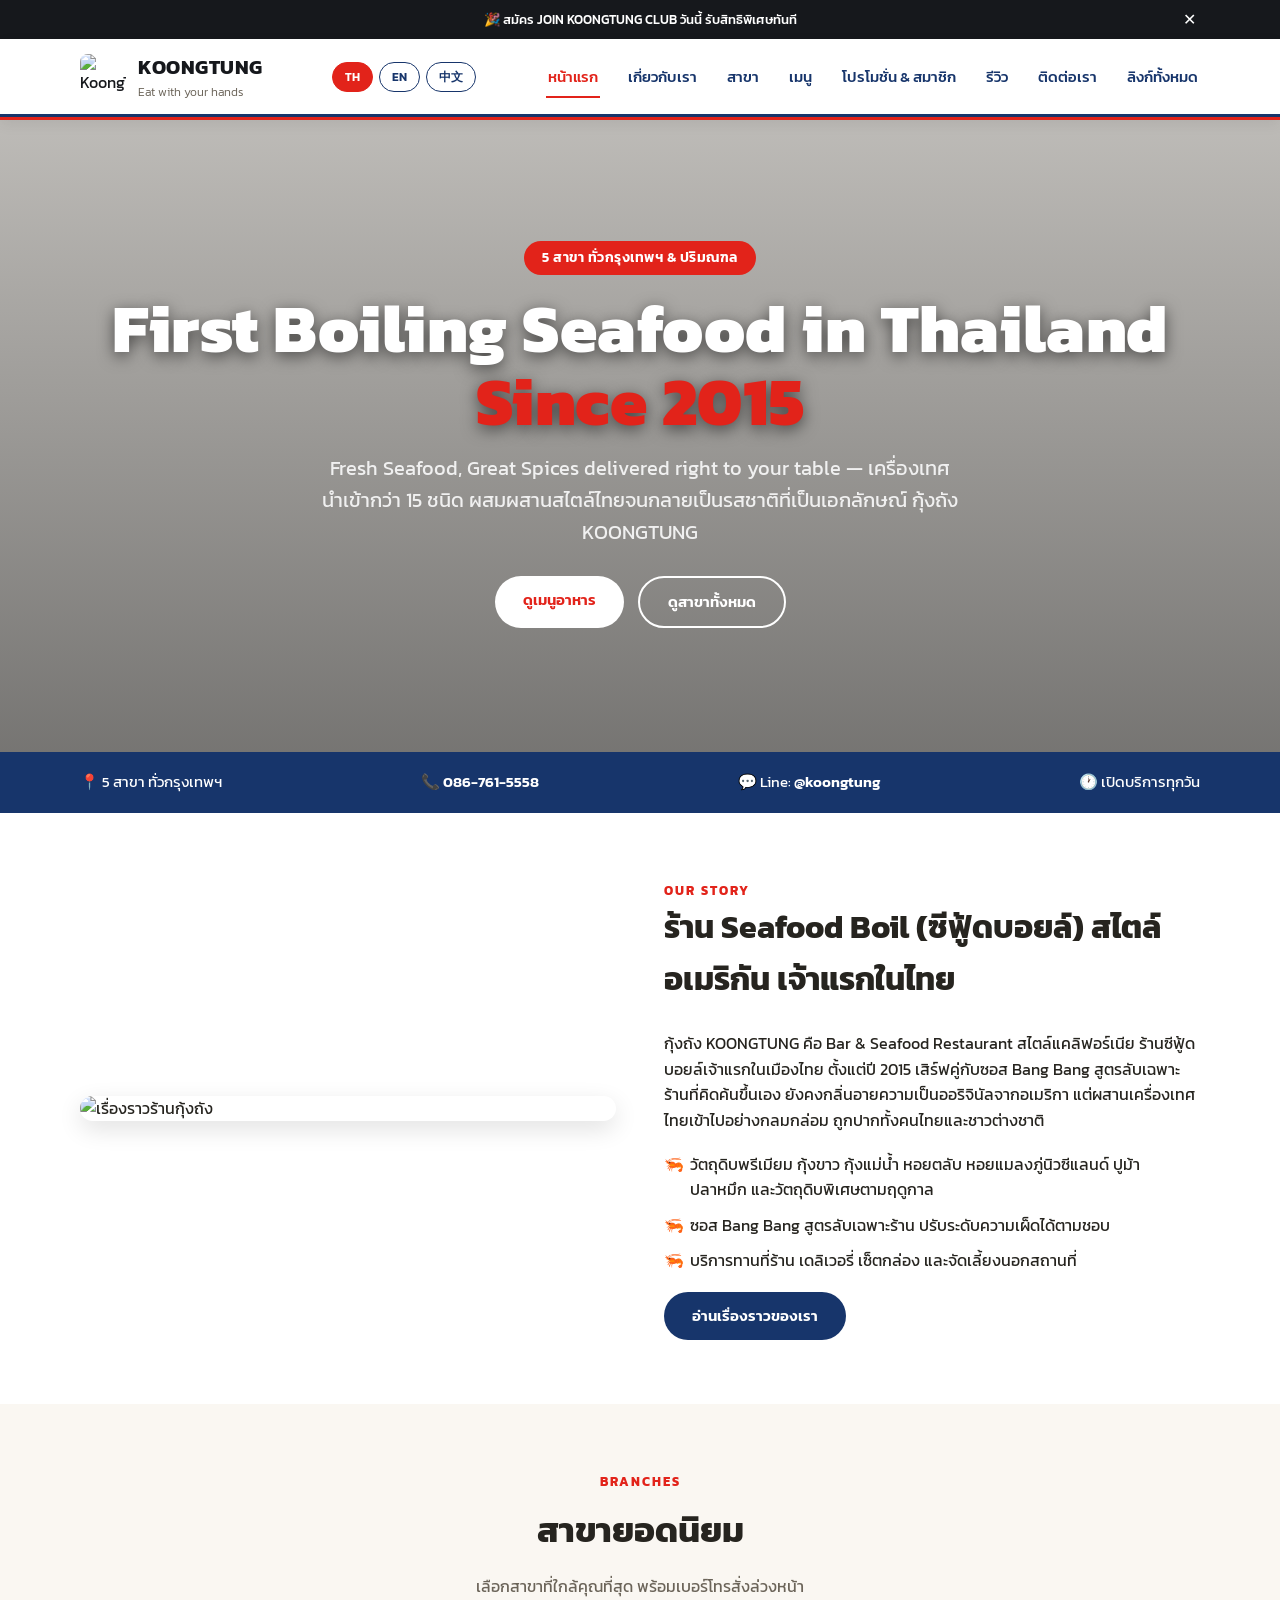
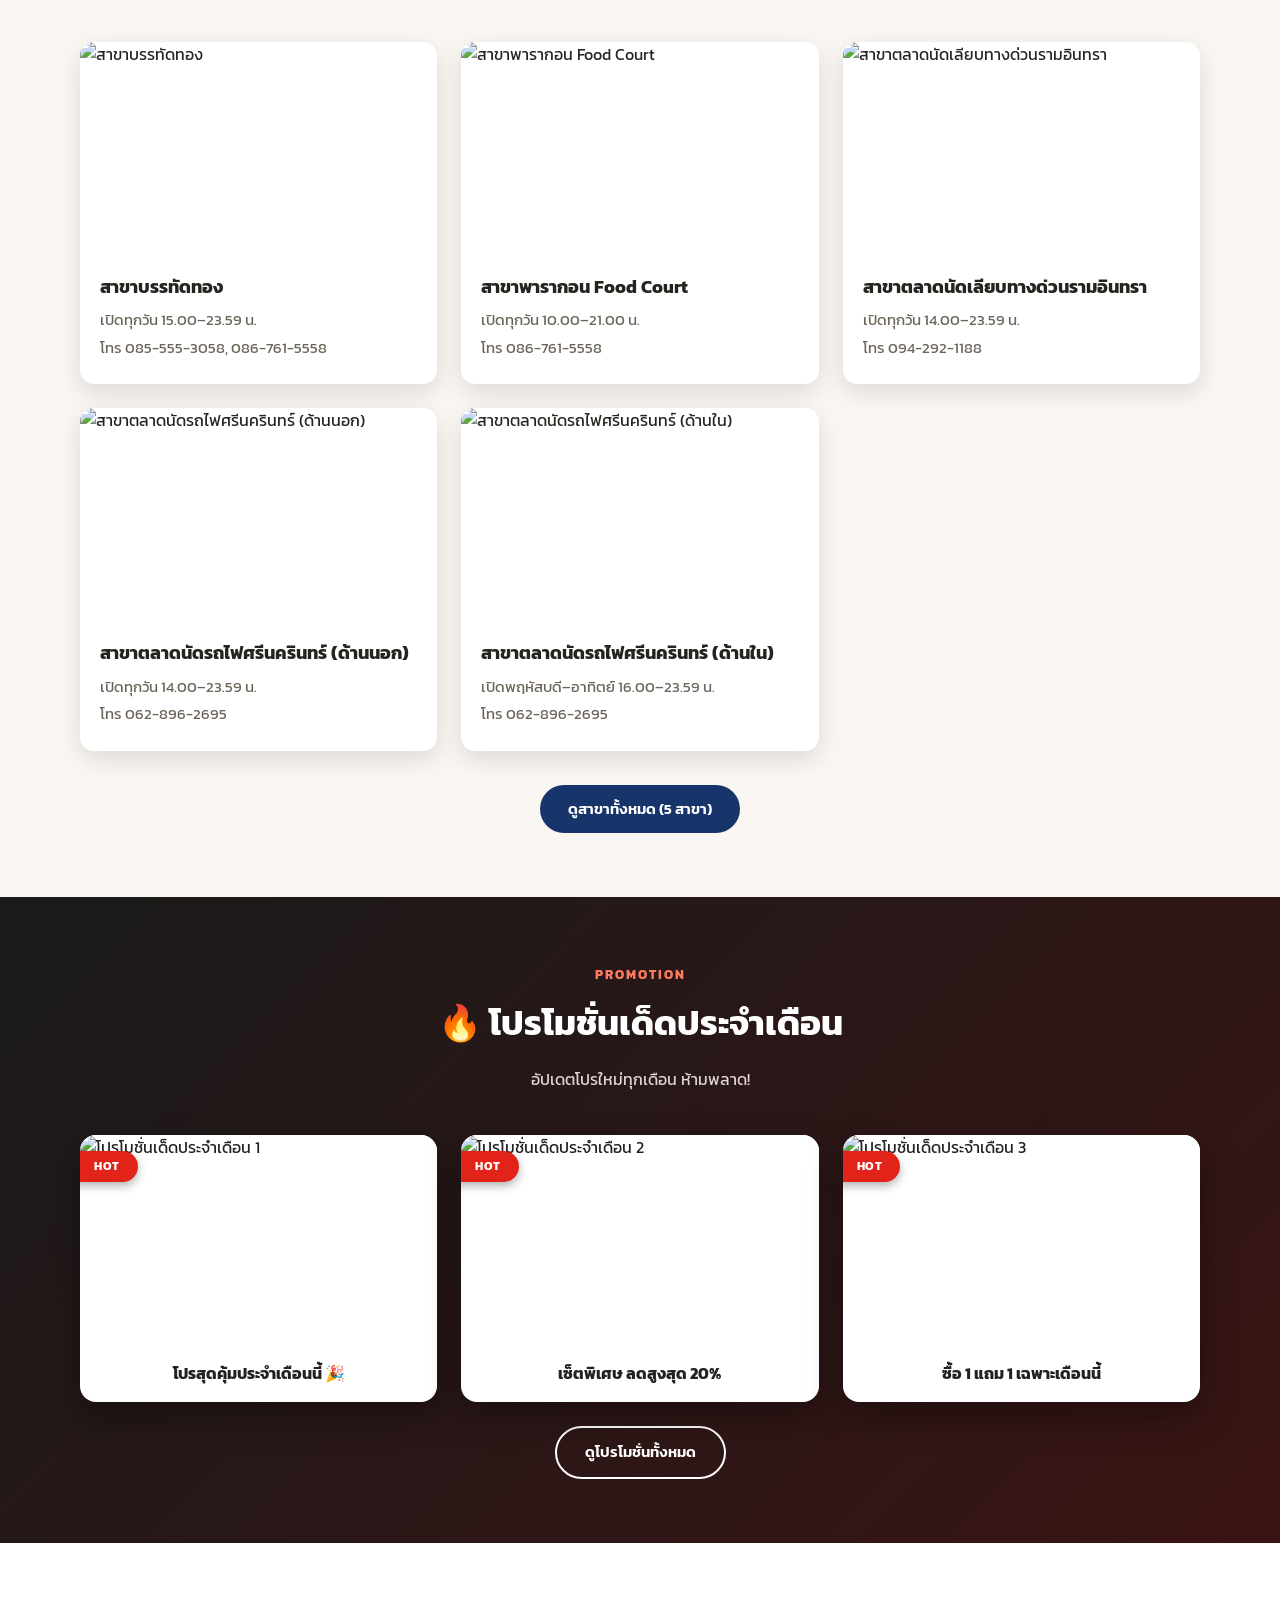
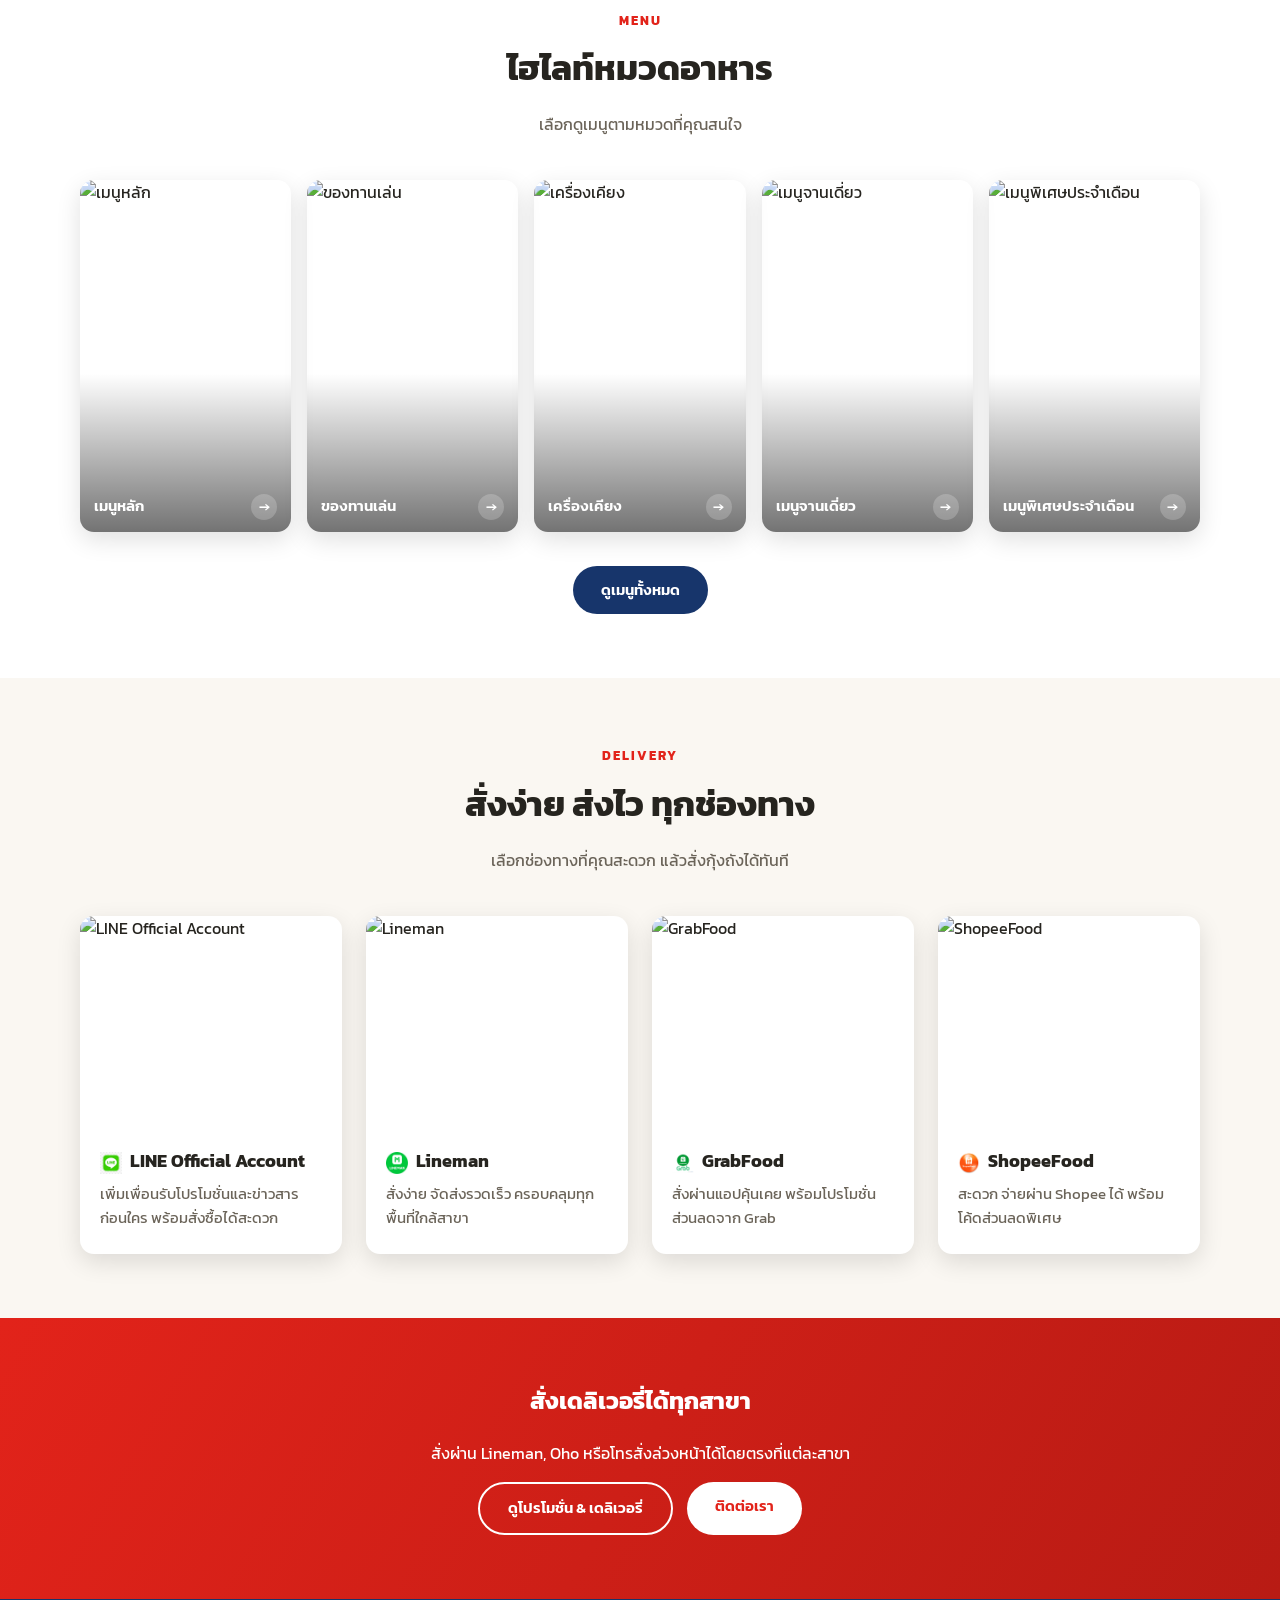
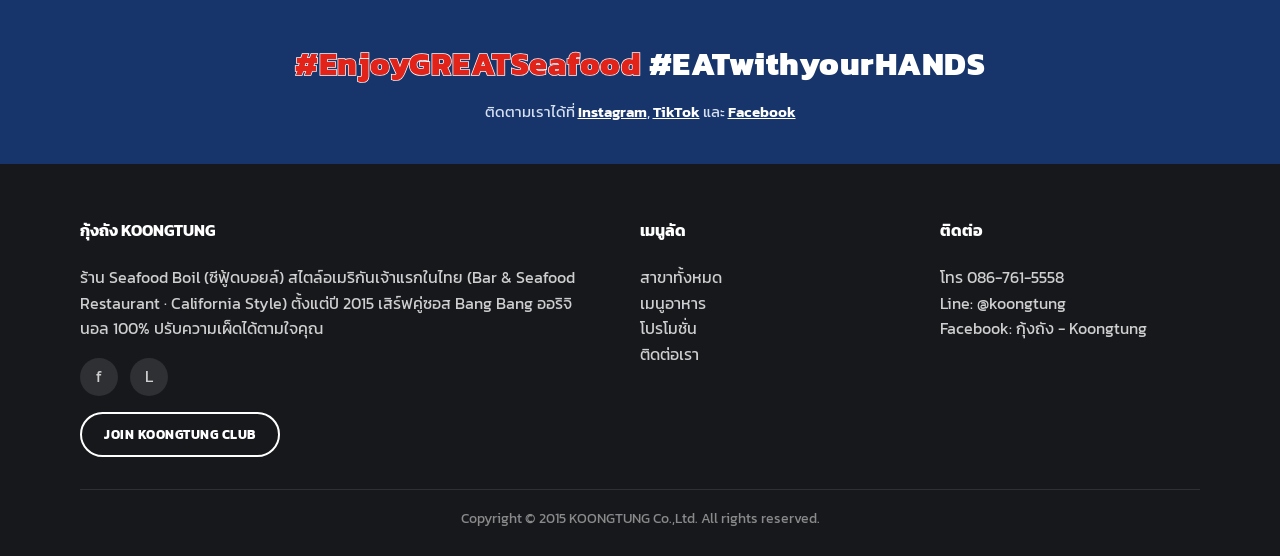
==== index.html @ f711ccb9 "Add editable destination link to featured-promo cards Each of the 3 homepage featured-promo cards no" ====
<!DOCTYPE html>
<html lang="th">
<head>
<meta charset="UTF-8">
<meta name="viewport" content="width=device-width, initial-scale=1.0">
<title>KOONGTUNG กุ้งถัง | Seafood Boil สไตล์อเมริกันเจ้าแรกในไทย ตั้งแต่ปี 2015</title>
<meta name="description" content="กุ้งถัง KOONGTUNG ร้าน Seafood Boil (ซีฟู้ดบอยล์) สไตล์อเมริกันเจ้าแรกในไทย 5 สาขา อาหารทะเลสด เครื่องเทศนำเข้ากว่า 15 ชนิด สั่งเดลิเวอรี่ได้ทุกสาขา">
<link rel="canonical" href="https://koongtungseafood.com/">
<meta property="og:type" content="website">
<meta property="og:title" content="KOONGTUNG กุ้งถัง | Seafood Boil สไตล์อเมริกันเจ้าแรกในไทย ตั้งแต่ปี 2015">
<meta property="og:description" content="กุ้งถัง KOONGTUNG ร้าน Seafood Boil (ซีฟู้ดบอยล์) สไตล์อเมริกันเจ้าแรกในไทย 5 สาขา อาหารทะเลสด เครื่องเทศนำเข้ากว่า 15 ชนิด สั่งเดลิเวอรี่ได้ทุกสาขา">
<meta property="og:image" content="https://koongtungseafood.com/assets/images/branch-1.jpg">
<meta property="og:url" content="https://koongtungseafood.com/">
<meta property="og:site_name" content="KOONGTUNG กุ้งถัง">
<meta name="twitter:card" content="summary_large_image">
<meta name="twitter:title" content="KOONGTUNG กุ้งถัง | Seafood Boil สไตล์อเมริกันเจ้าแรกในไทย ตั้งแต่ปี 2015">
<meta name="twitter:description" content="กุ้งถัง KOONGTUNG ร้าน Seafood Boil (ซีฟู้ดบอยล์) สไตล์อเมริกันเจ้าแรกในไทย 5 สาขา อาหารทะเลสด เครื่องเทศนำเข้ากว่า 15 ชนิด สั่งเดลิเวอรี่ได้ทุกสาขา">
<meta name="twitter:image" content="https://koongtungseafood.com/assets/images/branch-1.jpg">

<link rel="icon" href="assets/images/logo.jpg">
<link rel="preconnect" href="https://fonts.googleapis.com">
<link href="https://fonts.googleapis.com/css2?family=Kanit:wght@300;400;500;600;700;800&display=swap" rel="stylesheet">
<link rel="stylesheet" href="css/style.css?v=11">
<script type="application/ld+json">
{
  "@context": "https://schema.org",
  "@type": "Restaurant",
  "name": "KOONGTUNG กุ้งถัง",
  "alternateName": "กุ้งถัง Seafood Boil",
  "url": "https://koongtungseafood.com",
  "logo": "https://koongtungseafood.com/assets/images/logo.jpg",
  "image": "https://koongtungseafood.com/assets/images/branch-1.jpg",
  "telephone": "086-761-5558",
  "servesCuisine": ["Seafood", "American"],
  "address": {
    "@type": "PostalAddress",
    "addressLocality": "กรุงเทพมหานคร",
    "addressCountry": "TH"
  },
  "sameAs": [
    "https://www.facebook.com/Koongtung/",
    "https://page.line.me/koongtung",
    "https://www.instagram.com/koongtung.original/",
    "https://www.tiktok.com/@koongtung"
  ]
}
</script>
</head>
<body>

<div class="announce-bar" id="announceBar">
  <div class="container">
    <a href="https://liff.line.me/2000733931-wPdEZX0R/channels/5000048775/crm/member/dashboard" target="_blank" rel="noopener" data-cms-id="link-member" data-cms-link="true"><span data-cms-id="announcement-bar-text" data-i18n="announce.text">🎉 สมัคร JOIN KOONGTUNG CLUB วันนี้ รับสิทธิพิเศษทันที</span></a>
    <button type="button" class="announce-close" aria-label="ปิด">✕</button>
  </div>
</div>
<header class="site-header">
  <div class="container">
    <a href="index.html" class="brand">
      <img src="/api/image/logo?default=/assets/images/logo.jpg" alt="KoongTung logo" data-cms-id="logo">
      <span>
        <span class="brand-name">KOONGTUNG</span>
        <span class="brand-tagline">Eat with your hands</span>
      </span>
    </a>
    <div class="lang-switch">
      <button data-lang="th">TH</button>
      <button data-lang="en">EN</button>
      <button data-lang="zh">中文</button>
    </div>
    <button class="nav-toggle" aria-label="เปิดเมนู">☰</button>
    <nav class="main-nav">
      <ul>
        <li><a href="index.html" class="active" data-i18n="nav.home">หน้าแรก</a></li>
        <li><a href="about.html" data-i18n="nav.about">เกี่ยวกับเรา</a></li>
        <li><a href="branches.html" data-i18n="nav.branches">สาขา</a></li>
        <li><a href="menu.html" data-i18n="nav.menu">เมนู</a></li>
        <li><a href="promotion.html" data-i18n="nav.promotion">โปรโมชั่น &amp; สมาชิก</a></li>
        <li><a href="reviews.html" data-i18n="nav.reviews">รีวิว</a></li>
        <li><a href="contact.html" data-i18n="nav.contact">ติดต่อเรา</a></li>
        <li><a href="links.html" data-i18n="nav.links">ลิงก์ทั้งหมด</a></li>
      </ul>
    </nav>
  </div>
</header>

<section class="hero" style="background-image:url('/api/image/img-home-hero-bg?default=/assets/images/branch-1.jpg')" data-cms-id="img-home-hero-bg" data-cms-bg="true">
  <div class="container hero-content">
    <span class="hero-badge" data-cms-id="home-hero-badge" data-i18n="hero.badge">5 สาขา ทั่วกรุงเทพฯ &amp; ปริมณฑล</span>
    <h1 data-cms-id="home-hero-title">First Boiling Seafood in Thailand<br><span class="accent-red">Since 2015</span></h1>
    <p data-cms-id="home-hero-sub">Fresh Seafood, Great Spices delivered right to your table — เครื่องเทศนำเข้ากว่า 15 ชนิด ผสมผสานสไตล์ไทยจนกลายเป็นรสชาติที่เป็นเอกลักษณ์ กุ้งถัง KOONGTUNG</p>
    <div class="hero-actions">
      <a href="menu.html" class="btn btn-primary" data-i18n="btn.viewMenu">ดูเมนูอาหาร</a>
      <a href="branches.html" class="btn btn-outline" data-i18n="btn.viewBranches">ดูสาขาทั้งหมด</a>
    </div>
  </div>
</section>

<div class="info-strip">
  <div class="container">
    <span>📍 <span data-cms-id="home-info-branches" data-i18n="info.branches5">5 สาขา ทั่วกรุงเทพฯ</span></span>
    <span>📞 <a href="tel:0867615558">086-761-5558</a></span>
    <span>💬 Line: <a href="#">@koongtung</a></span>
    <span>🕐 <span data-cms-id="home-info-opendaily" data-i18n="info.openDaily">เปิดบริการทุกวัน</span></span>
  </div>
</div>

<section class="section-alt">
  <div class="container about-flex">
    <figure>
      <img loading="lazy" src="/api/image/img-home-story?default=/assets/images/about-story.jpg" alt="เรื่องราวร้านกุ้งถัง" data-cms-id="img-home-story">
    </figure>
    <div class="about-copy">
      <span class="eyebrow" data-cms-id="home-story-eyebrow">Our Story</span>
      <h2 data-cms-id="home-story-title" data-i18n="about.title">ร้าน Seafood Boil (ซีฟู้ดบอยล์) สไตล์อเมริกัน เจ้าแรกในไทย</h2>
      <p data-cms-id="home-story-text" data-i18n="about.p">กุ้งถัง KOONGTUNG คือ Bar & Seafood Restaurant สไตล์แคลิฟอร์เนีย ร้านซีฟู้ดบอยล์เจ้าแรกในเมืองไทย ตั้งแต่ปี 2015 เสิร์ฟคู่กับซอส Bang Bang สูตรลับเฉพาะร้านที่คิดค้นขึ้นเอง ยังคงกลิ่นอายความเป็นออริจินัลจากอเมริกา แต่ผสานเครื่องเทศไทยเข้าไปอย่างกลมกล่อม ถูกปากทั้งคนไทยและชาวต่างชาติ</p>
      <ul>
        <li data-cms-id="home-story-li1" data-i18n="about.li1">วัตถุดิบพรีเมียม กุ้งขาว กุ้งแม่น้ำ หอยตลับ หอยแมลงภู่นิวซีแลนด์ ปูม้า ปลาหมึก และวัตถุดิบพิเศษตามฤดูกาล</li>
        <li data-cms-id="home-story-li2" data-i18n="about.li2">ซอส Bang Bang สูตรลับเฉพาะร้าน ปรับระดับความเผ็ดได้ตามชอบ</li>
        <li data-cms-id="home-story-li3" data-i18n="about.li3">บริการทานที่ร้าน เดลิเวอรี่ เซ็ตกล่อง และจัดเลี้ยงนอกสถานที่</li>
      </ul>
      <a href="about.html" class="btn btn-navy" data-cms-id="home-story-btn-text" data-i18n="about.btn">อ่านเรื่องราวของเรา</a>
    </div>
  </div>
</section>

<section>
  <div class="container">
    <div class="section-head">
      <span class="eyebrow">Branches</span>
      <h2 data-i18n="branches.title">สาขายอดนิยม</h2>
      <p data-i18n="branches.p">เลือกสาขาที่ใกล้คุณที่สุด พร้อมเบอร์โทรสั่งล่วงหน้า</p>
    </div>
    <div class="grid">
      <a class="card branch-card" href="branches.html">
        <img loading="lazy" src="/api/image/img-branch-1?default=/assets/images/branch-1.jpg" alt="สาขาบรรทัดทอง" data-cms-id="img-branch-1">
        <div class="card-body">
          <h3 data-cms-id="branch-1-name" data-i18n="br1.name">สาขาบรรทัดทอง</h3>
          <p data-cms-id="branch-1-hours">เปิดทุกวัน 15.00–23.59 น.</p>
          <p data-cms-id="branch-1-phone">โทร 085-555-3058, 086-761-5558</p>
        </div>
      </a>
      <a class="card branch-card" href="branches.html">
        <img loading="lazy" src="/api/image/img-branch-2?default=/assets/images/branch-9.jpg" alt="สาขาพารากอน Food Court" data-cms-id="img-branch-2">
        <div class="card-body">
          <h3 data-cms-id="branch-2-name" data-i18n="br2.name">สาขาพารากอน Food Court</h3>
          <p data-cms-id="branch-2-hours">เปิดทุกวัน 10.00–21.00 น.</p>
          <p data-cms-id="branch-2-phone">โทร 086-761-5558</p>
        </div>
      </a>
      <a class="card branch-card" href="branches.html">
        <img loading="lazy" src="/api/image/img-branch-3?default=/assets/images/branch-7.jpg" alt="สาขาตลาดนัดเลียบทางด่วนรามอินทรา" data-cms-id="img-branch-3">
        <div class="card-body">
          <h3 data-cms-id="branch-3-name" data-i18n="br3.name">สาขาตลาดนัดเลียบทางด่วนรามอินทรา</h3>
          <p data-cms-id="branch-3-hours">เปิดทุกวัน 14.00–23.59 น.</p>
          <p data-cms-id="branch-3-phone">โทร 094-292-1188</p>
        </div>
      </a>
      <a class="card branch-card" href="branches.html">
        <img loading="lazy" src="/api/image/img-branch-4?default=/assets/images/branch-6.jpg" alt="สาขาตลาดนัดรถไฟศรีนครินทร์ (ด้านนอก)" data-cms-id="img-branch-4">
        <div class="card-body">
          <h3 data-cms-id="branch-4-name" data-i18n="br4.name">สาขาตลาดนัดรถไฟศรีนครินทร์ (ด้านนอก)</h3>
          <p data-cms-id="branch-4-hours">เปิดทุกวัน 14.00–23.59 น.</p>
          <p data-cms-id="branch-4-phone">โทร 062-896-2695</p>
        </div>
      </a>
      <a class="card branch-card" href="branches.html">
        <img loading="lazy" src="/api/image/img-branch-5?default=/assets/images/branch-8.jpg" alt="สาขาตลาดนัดรถไฟศรีนครินทร์ (ด้านใน)" data-cms-id="img-branch-5">
        <div class="card-body">
          <h3 data-cms-id="branch-5-name" data-i18n="br5.name">สาขาตลาดนัดรถไฟศรีนครินทร์ (ด้านใน)</h3>
          <p data-cms-id="branch-5-hours">เปิดพฤหัสบดี–อาทิตย์ 16.00–23.59 น.</p>
          <p data-cms-id="branch-5-phone">โทร 062-896-2695</p>
        </div>
      </a>
    </div>
    <div style="text-align:center; margin-top:34px;">
      <a href="branches.html" class="btn btn-navy" data-i18n="branches.btnAll">ดูสาขาทั้งหมด (5 สาขา)</a>
    </div>
  </div>
</section>

<section class="featured-promo-section">
  <div class="container">
    <div class="section-head">
      <span class="eyebrow">Promotion</span>
      <h2 data-cms-id="featuredpromo-title" data-i18n="promo.featuredTitle">🔥 โปรโมชั่นเด็ดประจำเดือน</h2>
      <p data-cms-id="featuredpromo-subtitle" data-i18n="promo.featuredSubtitle">อัปเดตโปรใหม่ทุกเดือน ห้ามพลาด!</p>
    </div>
    <div class="featured-promo-grid">
      <a class="featured-promo-card" href="promotion.html" target="_blank" rel="noopener" data-cms-id="featured-promo-1-link" data-cms-link="true">
        <span class="ribbon">HOT</span>
        <img loading="lazy" src="/api/image/img-featured-promo-1?default=/assets/images/promo-2.jpg" alt="โปรโมชั่นเด็ดประจำเดือน 1" data-cms-id="img-featured-promo-1">
        <div class="caption" data-cms-id="featured-promo-1-caption">โปรสุดคุ้มประจำเดือนนี้ 🎉</div>
      </a>
      <a class="featured-promo-card" href="promotion.html" target="_blank" rel="noopener" data-cms-id="featured-promo-2-link" data-cms-link="true">
        <span class="ribbon">HOT</span>
        <img loading="lazy" src="/api/image/img-featured-promo-2?default=/assets/images/menu-gallery-3.jpg" alt="โปรโมชั่นเด็ดประจำเดือน 2" data-cms-id="img-featured-promo-2">
        <div class="caption" data-cms-id="featured-promo-2-caption">เซ็ตพิเศษ ลดสูงสุด 20%</div>
      </a>
      <a class="featured-promo-card" href="promotion.html" target="_blank" rel="noopener" data-cms-id="featured-promo-3-link" data-cms-link="true">
        <span class="ribbon">HOT</span>
        <img loading="lazy" src="/api/image/img-featured-promo-3?default=/assets/images/menu-gallery-5.jpg" alt="โปรโมชั่นเด็ดประจำเดือน 3" data-cms-id="img-featured-promo-3">
        <div class="caption" data-cms-id="featured-promo-3-caption">ซื้อ 1 แถม 1 เฉพาะเดือนนี้</div>
      </a>
    </div>
    <div style="text-align:center; margin-top:24px;">
      <a href="promotion.html" class="btn btn-outline" data-i18n="home.viewAllPromo">ดูโปรโมชั่นทั้งหมด</a>
    </div>
  </div>
</section>

<section class="section-alt">
  <div class="container">
    <div class="section-head">
      <span class="eyebrow" data-cms-id="food-category-eyebrow">Menu</span>
      <h2 data-cms-id="food-category-title" data-i18n="home.foodCatTitle">ไฮไลท์หมวดอาหาร</h2>
      <p data-cms-id="food-category-subtitle" data-i18n="home.foodCatSubtitle">เลือกดูเมนูตามหมวดที่คุณสนใจ</p>
    </div>
    <div class="food-category-grid">
      <a class="food-category-card" href="menu.html">
        <img loading="lazy" src="/api/image/img-food-category-1?default=/assets/images/menu-special-1.jpg" alt="เมนูหลัก" data-cms-id="img-food-category-1">
        <div class="food-category-label"><span data-cms-id="food-category-1-name" data-i18n="foodCat1.name">เมนูหลัก</span><span class="arrow">→</span></div>
      </a>
      <a class="food-category-card" href="menu.html">
        <img loading="lazy" src="/api/image/img-food-category-2?default=/assets/images/menu-special-3.jpg" alt="ของทานเล่น" data-cms-id="img-food-category-2">
        <div class="food-category-label"><span data-cms-id="food-category-2-name" data-i18n="foodCat2.name">ของทานเล่น</span><span class="arrow">→</span></div>
      </a>
      <a class="food-category-card" href="menu.html">
        <img loading="lazy" src="/api/image/img-food-category-3?default=/assets/images/menu-gallery-2.jpg" alt="เครื่องเคียง" data-cms-id="img-food-category-3">
        <div class="food-category-label"><span data-cms-id="food-category-3-name" data-i18n="foodCat3.name">เครื่องเคียง</span><span class="arrow">→</span></div>
      </a>
      <a class="food-category-card" href="menu.html">
        <img loading="lazy" src="/api/image/img-food-category-4?default=/assets/images/menu-combo-3.jpg" alt="เมนูจานเดี่ยว" data-cms-id="img-food-category-4">
        <div class="food-category-label"><span data-cms-id="food-category-4-name" data-i18n="foodCat4.name">เมนูจานเดี่ยว</span><span class="arrow">→</span></div>
      </a>
      <a class="food-category-card" href="menu.html">
        <img loading="lazy" src="/api/image/img-food-category-5?default=/assets/images/menu-special-5.jpg" alt="เมนูพิเศษประจำเดือน" data-cms-id="img-food-category-5">
        <div class="food-category-label"><span data-cms-id="food-category-5-name" data-i18n="foodCat5.name">เมนูพิเศษประจำเดือน</span><span class="arrow">→</span></div>
      </a>
    </div>
    <div style="text-align:center; margin-top:34px;">
      <a href="menu.html" class="btn btn-navy" data-i18n="menu.btnAll">ดูเมนูทั้งหมด</a>
    </div>
  </div>
</section>

<section>
  <div class="container">
    <div class="section-head">
      <span class="eyebrow" data-cms-id="delivery-channels-eyebrow">Delivery</span>
      <h2 data-cms-id="delivery-channels-title" data-i18n="home.deliveryChTitle">สั่งง่าย ส่งไว ทุกช่องทาง</h2>
      <p data-cms-id="delivery-channels-subtitle" data-i18n="home.deliveryChSubtitle">เลือกช่องทางที่คุณสะดวก แล้วสั่งกุ้งถังได้ทันที</p>
    </div>
    <div class="grid cols-4">
      <a class="card" href="links.html" data-cms-id="delivery-ch-1-link" data-cms-link="true" data-track-id="home-delivery-ch-line">
        <img loading="lazy" src="/api/image/img-delivery-ch-1?default=/assets/images/promo-1.jpg" alt="LINE Official Account" data-cms-id="img-delivery-ch-1">
        <div class="card-body">
          <h3><img loading="lazy" class="delivery-ch-icon" src="icon/line.png" alt=""> LINE Official Account</h3>
          <p data-cms-id="delivery-ch-1-desc" data-i18n="home.deliveryCh1Desc">เพิ่มเพื่อนรับโปรโมชั่นและข่าวสารก่อนใคร พร้อมสั่งซื้อได้สะดวก</p>
        </div>
      </a>
      <a class="card" href="links.html" data-cms-id="delivery-ch-2-link" data-cms-link="true" data-track-id="home-delivery-ch-lineman">
        <img loading="lazy" src="/api/image/img-delivery-ch-2?default=/assets/images/promo-4.jpg" alt="Lineman" data-cms-id="img-delivery-ch-2">
        <div class="card-body">
          <h3><img loading="lazy" class="delivery-ch-icon" src="icon/lineman.png" alt=""> Lineman</h3>
          <p data-cms-id="delivery-ch-2-desc" data-i18n="home.deliveryCh2Desc">สั่งง่าย จัดส่งรวดเร็ว ครอบคลุมทุกพื้นที่ใกล้สาขา</p>
        </div>
      </a>
      <a class="card" href="links.html" data-cms-id="delivery-ch-3-link" data-cms-link="true" data-track-id="home-delivery-ch-grab">
        <img loading="lazy" src="/api/image/img-delivery-ch-3?default=/assets/images/promo-5.jpg" alt="GrabFood" data-cms-id="img-delivery-ch-3">
        <div class="card-body">
          <h3><img loading="lazy" class="delivery-ch-icon" src="icon/grab.png" alt=""> GrabFood</h3>
          <p data-cms-id="delivery-ch-3-desc" data-i18n="home.deliveryCh3Desc">สั่งผ่านแอปคุ้นเคย พร้อมโปรโมชั่นส่วนลดจาก Grab</p>
        </div>
      </a>
      <a class="card" href="links.html" data-cms-id="delivery-ch-4-link" data-cms-link="true" data-track-id="home-delivery-ch-shopeefood">
        <img loading="lazy" src="/api/image/img-delivery-ch-4?default=/assets/images/review-2.jpg" alt="ShopeeFood" data-cms-id="img-delivery-ch-4">
        <div class="card-body">
          <h3><img loading="lazy" class="delivery-ch-icon" src="icon/shopeefood.png" alt=""> ShopeeFood</h3>
          <p data-cms-id="delivery-ch-4-desc" data-i18n="home.deliveryCh4Desc">สะดวก จ่ายผ่าน Shopee ได้ พร้อมโค้ดส่วนลดพิเศษ</p>
        </div>
      </a>
    </div>
  </div>
</section>

<section class="cta-band">
  <div class="container">
    <h2 data-cms-id="home-cta-title" data-i18n="cta.title">สั่งเดลิเวอรี่ได้ทุกสาขา</h2>
    <p data-cms-id="home-cta-subtitle" data-i18n="cta.p">สั่งผ่าน Lineman, Oho หรือโทรสั่งล่วงหน้าได้โดยตรงที่แต่ละสาขา</p>
    <div class="hero-actions">
      <a href="promotion.html" class="btn btn-outline" data-cms-id="home-cta-btn-promo-text" data-i18n="cta.btnPromo">ดูโปรโมชั่น &amp; เดลิเวอรี่</a>
      <a href="contact.html" class="btn" style="background:#fff;color:var(--red);" data-cms-id="home-cta-btn-contact-text" data-i18n="cta.btnContact">ติดต่อเรา</a>
    </div>
  </div>
</section>

<section class="hashtag-band">
  <div class="container">
    <p class="hashtag-line" data-cms-id="home-hashtag-line"><span class="accent-red">#EnjoyGREATSeafood</span> #EATwithyourHANDS</p>
    <p class="hashtag-sub"><span data-i18n="home.followUsAt">ติดตามเราได้ที่</span> <a href="https://www.instagram.com/koongtung.original/profilecard/?igsh=OXdmMnY0OHozNXR4" target="_blank" rel="noopener" data-cms-id="link-instagram" data-cms-link="true">Instagram</a>, <a href="https://bit.ly/3jYcACs" target="_blank" rel="noopener" data-cms-id="link-tiktok" data-cms-link="true">TikTok</a> <span data-i18n="home.and">และ</span> <a href="https://www.facebook.com/Koongtung/" target="_blank" rel="noopener" data-cms-id="link-facebook" data-cms-link="true">Facebook</a></p>
  </div>
</section>

<footer class="site-footer">
  <div class="container">
    <div class="footer-grid">
      <div>
        <h4>กุ้งถัง KOONGTUNG</h4>
        <p data-cms-id="footer-desc" data-i18n="footer.desc">ร้าน Seafood Boil (ซีฟู้ดบอยล์) สไตล์อเมริกันเจ้าแรกในไทย (Bar &amp; Seafood Restaurant · California Style) ตั้งแต่ปี 2015 เสิร์ฟคู่ซอส Bang Bang ออริจินอล 100% ปรับความเผ็ดได้ตามใจคุณ</p>
        <div class="social-row">
          <a href="https://www.facebook.com/Koongtung/" target="_blank" rel="noopener" aria-label="Facebook" data-track-id="social-facebook" data-cms-id="link-facebook" data-cms-link="true">f</a>
          <a href="https://page.line.me/koongtung" target="_blank" rel="noopener" aria-label="Line" data-track-id="social-line" data-cms-id="link-line" data-cms-link="true">L</a>
        </div>
        <a href="https://liff.line.me/2000733931-wPdEZX0R/channels/5000048775/crm/member/dashboard" target="_blank" rel="noopener" class="btn-join-club" data-track-id="footer-join-club" data-cms-id="link-member" data-cms-link="true"><span data-cms-id="footer-member-btn-text">JOIN KOONGTUNG CLUB</span></a>
      </div>
      <div>
        <h4 data-i18n="footer.quicklinks">เมนูลัด</h4>
        <ul>
          <li><a href="branches.html" data-i18n="footer.linkBranches">สาขาทั้งหมด</a></li>
          <li><a href="menu.html" data-i18n="footer.linkMenu">เมนูอาหาร</a></li>
          <li><a href="promotion.html" data-i18n="footer.linkPromo">โปรโมชั่น</a></li>
          <li><a href="contact.html" data-i18n="footer.linkContact">ติดต่อเรา</a></li>
        </ul>
      </div>
      <div>
        <h4 data-i18n="footer.contactTitle">ติดต่อ</h4>
        <ul>
          <li>โทร <span data-cms-id="contact-phone">086-761-5558</span></li>
          <li>Line: <span data-cms-id="contact-line">@koongtung</span></li>
          <li>Facebook: <span data-cms-id="contact-fb">กุ้งถัง - Koongtung</span></li>
        </ul>
      </div>
    </div>
    <div class="footer-bottom">
      Copyright © 2015 KOONGTUNG Co.,Ltd. All rights reserved.
    </div>
  </div>
</footer>
<script src="js/main.js?v=2"></script>
<script src="js/cms.js?v=4"></script>
<script src="js/track.js"></script>
<script src="js/i18n.js?v=3"></script>
</body>
</html>
---- css/style.css ----
:root {
  --dark: #16181c;
  --dark2: #1e2127;
  --red: #e2231a;
  --red-dark: #b81b14;
  --navy: #17356b;
  --teal: #136c6c;
  --cream: #faf7f2;
  --text: #26241f;
  --muted: #6b6459;
  --radius: 14px;
  --shadow: 0 8px 24px rgba(0,0,0,.12);
}

* { box-sizing: border-box; }
html { scroll-behavior: smooth; }

body {
  margin: 0;
  font-family: 'Kanit', sans-serif;
  color: var(--text);
  background: var(--cream);
  line-height: 1.6;
}

img { max-width: 100%; display: block; }
a { color: inherit; text-decoration: none; }
ul { list-style: none; margin: 0; padding: 0; }

.container {
  max-width: 1160px;
  margin: 0 auto;
  padding: 0 20px;
}

/* Announcement bar */
.announce-bar {
  background: var(--dark);
  color: #fff;
  font-size: .82rem;
  padding: 9px 0;
}
.announce-bar .container {
  display: flex;
  align-items: center;
  justify-content: center;
  position: relative;
  text-align: center;
  padding-left: 40px;
  padding-right: 40px;
}
.announce-bar a { color: #fff; text-decoration: none; font-weight: 500; }
.announce-bar a:hover { color: var(--red); }
.announce-close {
  position: absolute;
  right: 20px;
  top: 50%;
  transform: translateY(-50%);
  background: none;
  border: none;
  color: #fff;
  font-size: 1rem;
  cursor: pointer;
  line-height: 1;
  padding: 4px;
}
.announce-close:hover { color: var(--red); }
.announce-bar.hidden { display: none; }

/* Header */
.site-header {
  background: #fff;
  position: sticky;
  top: 0;
  z-index: 100;
  border-bottom: 3px solid var(--navy);
  box-shadow: 0 3px 0 var(--red), 0 6px 14px rgba(0,0,0,.08);
}

.site-header .container {
  display: flex;
  align-items: center;
  justify-content: space-between;
  padding-top: 12px;
  padding-bottom: 12px;
  gap: 16px;
}

.brand {
  display: flex;
  align-items: center;
  gap: 12px;
  color: var(--dark);
}

.brand img {
  width: 46px;
  height: 46px;
  border-radius: 8px;
  object-fit: cover;
}

.brand-name {
  font-weight: 700;
  font-size: 1.25rem;
  letter-spacing: .5px;
}

.brand-tagline {
  display: block;
  font-size: .75rem;
  font-weight: 300;
  color: var(--muted);
}

nav.main-nav ul {
  display: flex;
  gap: 26px;
  flex-wrap: wrap;
}

nav.main-nav a {
  color: var(--navy);
  font-size: .95rem;
  font-weight: 500;
  padding: 8px 2px;
  border-bottom: 2px solid transparent;
  transition: color .2s, border-color .2s;
}

nav.main-nav a:hover,
nav.main-nav a.active {
  color: var(--red);
  border-color: var(--red);
}

.nav-toggle {
  display: none;
  background: none;
  border: none;
  color: var(--dark);
  font-size: 1.6rem;
  cursor: pointer;
}

/* Language switcher */
.lang-switch {
  display: flex;
  gap: 6px;
}
.lang-switch button {
  background: transparent;
  border: 1px solid var(--navy);
  color: var(--navy);
  font-family: inherit;
  font-size: .76rem;
  font-weight: 600;
  padding: 5px 12px;
  border-radius: 999px;
  cursor: pointer;
  transition: .2s;
}
.lang-switch button:hover { border-color: var(--red); color: var(--red); }
.lang-switch button.active { background: var(--red); border-color: var(--red); color: #fff; }

/* Creator reviews */
.creator-filter-bar {
  display: flex;
  gap: 10px;
  justify-content: center;
  flex-wrap: wrap;
  margin-bottom: 36px;
}
.creator-filter-btn {
  padding: 8px 20px;
  border-radius: 999px;
  border: 2px solid var(--navy);
  background: #fff;
  color: var(--navy);
  font-weight: 600;
  font-size: .88rem;
  font-family: inherit;
  cursor: pointer;
  transition: .2s;
}
.creator-filter-btn:hover,
.creator-filter-btn.active { background: var(--navy); color: #fff; }

.creator-grid {
  display: grid;
  grid-template-columns: repeat(3, 1fr);
  gap: 28px;
}
.creator-card {
  background: #fff;
  border-radius: 16px;
  overflow: hidden;
  box-shadow: var(--shadow);
  display: flex;
  flex-direction: column;
  transition: transform .2s;
}
.creator-card:hover { transform: translateY(-4px); }
.creator-card .video-frame { border-radius: 0; border: 0; margin: 0; }
.creator-card-body { padding: 18px 20px; flex: 1; display: flex; flex-direction: column; }
.creator-name { margin: 0 0 6px; font-size: 1.05rem; }
.creator-caption { color: var(--muted); font-size: .88rem; margin: 0 0 14px; flex: 1; }
.creator-platform-badge {
  display: inline-flex;
  align-items: center;
  gap: 5px;
  font-size: .72rem;
  font-weight: 700;
  padding: 4px 12px;
  border-radius: 999px;
  color: #fff;
  margin-bottom: 10px;
  width: fit-content;
}
.creator-placeholder {
  height: 200px;
  display: flex;
  align-items: center;
  justify-content: center;
  font-size: 2.6rem;
  color: #fff;
}
.tiktok-embed-wrap {
  display: flex;
  justify-content: center;
  align-items: center;
  min-height: 200px;
  padding-top: 14px;
  color: var(--muted);
  font-size: .85rem;
  overflow: hidden;
}
.tiktok-embed-wrap blockquote.tiktok-embed { margin: 0 auto !important; }

.ph-youtube, .creator-platform-badge.ph-youtube { background: #ff0000; }
.ph-tiktok, .creator-platform-badge.ph-tiktok { background: #010101; }
.ph-facebook, .creator-platform-badge.ph-facebook { background: linear-gradient(135deg, #1877f2, #0d47a1); }
.ph-instagram, .creator-platform-badge.ph-instagram { background: linear-gradient(135deg, #f58529, #dd2a7b, #8134af); }

@media (max-width: 900px) {
  .creator-grid { grid-template-columns: repeat(2, 1fr); }
}
@media (max-width: 720px) {
  .creator-grid { grid-template-columns: 1fr; }
  .lang-switch { order: -1; margin-right: auto; }
}

/* Blog */
.blog-grid {
  display: grid;
  grid-template-columns: repeat(3, 1fr);
  gap: 28px;
}
.blog-card {
  background: #fff;
  border-radius: 16px;
  overflow: hidden;
  box-shadow: var(--shadow);
  display: flex;
  flex-direction: column;
  transition: transform .2s;
}
.blog-card:hover { transform: translateY(-4px); }
.blog-card img { width: 100%; height: 190px; object-fit: cover; display: block; }
.blog-card-body { padding: 18px 20px; flex: 1; display: flex; flex-direction: column; }
.blog-date { color: var(--red); font-weight: 700; font-size: .78rem; text-transform: uppercase; letter-spacing: .5px; }
.blog-card-body h3 { margin: 8px 0 8px; font-size: 1.08rem; line-height: 1.4; }
.blog-card-body p { color: var(--muted); font-size: .9rem; margin: 0; flex: 1; }

.blog-teaser-section .section-head { margin-bottom: 32px; }
.blog-teaser-grid {
  display: grid;
  grid-template-columns: repeat(3, 1fr);
  gap: 24px;
  margin-bottom: 32px;
}

.blog-back-link { display: inline-block; margin-bottom: 24px; color: var(--navy); font-weight: 600; }
.blog-back-link:hover { color: var(--red); }
.blog-post-date { color: var(--red); font-weight: 700; font-size: .82rem; text-transform: uppercase; letter-spacing: .5px; }
.blog-post-title { font-size: clamp(1.5rem, 3vw, 2.1rem); margin: 10px 0 22px; }
.blog-post-cover { width: 100%; border-radius: var(--radius); box-shadow: var(--shadow); margin-bottom: 26px; height: 340px; object-fit: cover; }
.blog-post-body p { margin: 0 0 18px; font-size: 1.02rem; line-height: 1.8; color: var(--text); }
.blog-post-source { margin-top: 30px; padding-top: 20px; border-top: 1px solid #eee; font-size: .88rem; color: var(--muted); }
.blog-post-source a { color: var(--navy); font-weight: 600; }
.blog-post-source a:hover { color: var(--red); }

@media (max-width: 900px) {
  .blog-grid { grid-template-columns: repeat(2, 1fr); }
  .blog-teaser-grid { grid-template-columns: repeat(2, 1fr); }
}
@media (max-width: 720px) {
  .blog-grid { grid-template-columns: 1fr; }
  .blog-teaser-grid { grid-template-columns: 1fr; }
  .blog-post-cover { height: 220px; }
}

/* Food category highlights (homepage) */
.food-category-grid {
  display: grid;
  grid-template-columns: repeat(5, 1fr);
  gap: 16px;
}
.food-category-card {
  position: relative;
  display: block;
  border-radius: 14px;
  overflow: hidden;
  aspect-ratio: 3 / 5;
  box-shadow: var(--shadow);
  transition: transform .2s;
}
.food-category-card:hover { transform: translateY(-4px); }
.food-category-card img { width: 100%; height: 100%; object-fit: cover; }
.food-category-card::before {
  content: "";
  position: absolute;
  inset: 0;
  background: linear-gradient(180deg, rgba(0,0,0,0) 55%, rgba(0,0,0,.55) 100%);
}
.food-category-label {
  position: absolute;
  left: 0; right: 0; bottom: 0;
  z-index: 2;
  color: #fff;
  padding: 12px 14px;
  display: flex;
  align-items: center;
  justify-content: space-between;
  font-weight: 600;
  font-size: .92rem;
}
.food-category-label .arrow {
  background: rgba(255,255,255,.2);
  border-radius: 50%;
  width: 26px;
  height: 26px;
  display: flex;
  align-items: center;
  justify-content: center;
  flex-shrink: 0;
}

.card-body h3 img.delivery-ch-icon {
  display: inline-block;
  width: 22px;
  height: 22px;
  vertical-align: middle;
  object-fit: contain;
  margin-right: 4px;
}

/* Contact form */
.contact-form { display: flex; flex-direction: column; gap: 18px; }
.form-field { display: flex; flex-direction: column; gap: 6px; }
.form-field label { font-weight: 600; font-size: .92rem; }
.form-field input, .form-field textarea {
  padding: 12px 14px;
  border: 1px solid #ddd;
  border-radius: 10px;
  font-family: inherit;
  font-size: .95rem;
}
.form-field textarea { min-height: 120px; resize: vertical; }
.form-field input:focus, .form-field textarea:focus { outline: 2px solid var(--navy); outline-offset: 1px; }
.hp-field { position: absolute; left: -9999px; width: 1px; height: 1px; opacity: 0; }
.contact-form .btn { align-self: flex-start; border: none; cursor: pointer; }
.contact-form .btn:disabled { opacity: .6; cursor: not-allowed; }
.form-status { font-size: .9rem; margin: 0; }
.form-status.ok { color: #1a7a3c; }
.form-status.err { color: var(--red); }

@media (max-width: 900px) {
  .food-category-grid { grid-template-columns: repeat(3, 1fr); }
}
@media (max-width: 620px) {
  .food-category-grid { grid-template-columns: repeat(2, 1fr); }
}

/* Hero */
.hero {
  position: relative;
  min-height: 62vh;
  display: flex;
  align-items: center;
  background-size: cover;
  background-position: center;
  color: #fff;
  text-align: center;
}

.hero::before {
  content: "";
  position: absolute;
  inset: 0;
  background: linear-gradient(180deg, rgba(10,10,10,.25), rgba(10,10,10,.55));
}

.accent-red { color: var(--red); }

.hero-content {
  position: relative;
  z-index: 2;
  margin: 0 auto;
  padding: 60px 20px;
}

.hero-badge {
  display: inline-block;
  background: var(--red);
  padding: 6px 18px;
  border-radius: 999px;
  font-size: .85rem;
  font-weight: 600;
  margin-bottom: 18px;
  letter-spacing: .5px;
}

.hero h1 {
  font-size: clamp(2.1rem, 6.4vw, 4.2rem);
  line-height: 1.08;
  margin: 0 0 14px;
  font-weight: 800;
  letter-spacing: .5px;
  text-shadow: 0 4px 16px rgba(0,0,0,.55);
}

.hero p {
  font-size: clamp(1rem, 2vw, 1.25rem);
  max-width: 640px;
  margin: 0 auto 28px;
  color: #f0f0f0;
}

.hero-actions {
  display: flex;
  gap: 14px;
  justify-content: center;
  flex-wrap: wrap;
}

.hero .hero-actions .btn-primary { background: #fff; color: var(--red); }
.hero .hero-actions .btn-primary:hover { background: var(--cream); }

/* Buttons */
.btn {
  display: inline-block;
  padding: 12px 28px;
  border-radius: 999px;
  font-weight: 600;
  font-size: .95rem;
  transition: transform .15s, box-shadow .15s;
}

.btn-primary { background: var(--red); color: #fff; }
.btn-primary:hover { transform: translateY(-2px); box-shadow: 0 8px 18px rgba(226,35,26,.4); }

.btn-outline { background: transparent; color: #fff; border: 2px solid #fff; }
.btn-outline:hover { background: #fff; color: var(--dark); }

.btn-navy { background: var(--navy); color: #fff; }
.btn-navy:hover { transform: translateY(-2px); box-shadow: 0 8px 18px rgba(23,53,107,.4); }

/* Sections */
section { padding: 64px 0; }
.section-alt { background: #fff; }

.section-head {
  text-align: center;
  max-width: 640px;
  margin: 0 auto 42px;
}

.eyebrow {
  color: var(--red);
  font-weight: 700;
  letter-spacing: 2px;
  font-size: .8rem;
  text-transform: uppercase;
}

.section-head h2 {
  font-size: clamp(1.5rem, 3vw, 2.2rem);
  margin: 8px 0 12px;
}

.section-head p { color: var(--muted); }

/* Grid / Cards */
.grid {
  display: grid;
  gap: 24px;
  grid-template-columns: repeat(3, 1fr);
}

.grid.cols-2 { grid-template-columns: repeat(2, 1fr); }
.grid.cols-4 { grid-template-columns: repeat(4, 1fr); }

.card {
  background: #fff;
  border-radius: var(--radius);
  overflow: hidden;
  box-shadow: var(--shadow);
  transition: transform .2s;
}

.card:hover { transform: translateY(-4px); }

.card img { height: 210px; object-fit: cover; width: 100%; }

.card-icon-header {
  height: 210px;
  display: flex;
  align-items: center;
  justify-content: center;
  font-size: 3.6rem;
  background: linear-gradient(135deg, var(--navy), #0d1f3d);
  color: #fff;
}

.card-body { padding: 20px; }
.card-body h3 { margin: 0 0 8px; font-size: 1.15rem; }
.card-body p { margin: 4px 0; color: var(--muted); font-size: .92rem; }

.tag {
  display: inline-block;
  background: rgba(226,35,26,.1);
  color: var(--red);
  font-size: .75rem;
  font-weight: 700;
  padding: 3px 10px;
  border-radius: 999px;
  margin-bottom: 10px;
}

/* Branch card specifics */
.branch-card .card-body a.map-link {
  display: inline-block;
  margin-top: 10px;
  color: var(--navy);
  font-weight: 600;
  font-size: .9rem;
}
.branch-card .card-body a.map-link:hover { color: var(--red); }

.delivery-row {
  display: flex;
  flex-wrap: wrap;
  gap: 8px;
  margin-top: 14px;
}
.delivery-btn {
  display: inline-flex;
  align-items: center;
  gap: 5px;
  padding: 7px 13px;
  border-radius: 999px;
  font-size: .78rem;
  font-weight: 600;
  color: #fff;
  transition: transform .15s, opacity .15s;
}
.delivery-btn:hover { transform: translateY(-2px); opacity: .9; }
.delivery-lineman { background: #06c755; }
.delivery-grab { background: #00b14f; }
.delivery-shopeefood { background: #ee4d2d; }
.delivery-robinhood { background: #543ab4; }

.link-hub {
  display: grid;
  grid-template-columns: repeat(4, 1fr);
  gap: 14px;
}
.link-hub a {
  display: flex;
  align-items: center;
  gap: 10px;
  background: #fff;
  padding: 14px 16px;
  border-radius: 12px;
  box-shadow: var(--shadow);
  font-weight: 600;
  font-size: .92rem;
  transition: transform .15s;
}
.link-hub a:hover { transform: translateY(-3px); color: var(--red); }
.link-hub .ic { font-size: 1.3rem; }

@media (max-width: 720px) {
  .link-hub { grid-template-columns: repeat(2, 1fr); }
}

/* Video review */
.video-review-wrap { width: 100%; max-width: 900px; margin: 0 auto; }
.video-badge {
  display: inline-flex; align-items: center; gap: 6px;
  background: var(--red); color: #fff;
  padding: 6px 18px; border-radius: 999px;
  font-size: .8rem; font-weight: 700;
}
.video-frame {
  position: relative;
  display: block;
  width: 100%;
  padding-bottom: 56.25%;
  height: 0;
  overflow: hidden;
  border-radius: 20px;
  box-shadow: 0 16px 40px rgba(0,0,0,.25);
  background: #14161a;
  border: 3px solid #fff;
  outline: 1px solid rgba(0,0,0,.06);
}
.video-frame iframe {
  position: absolute;
  inset: 0;
  width: 100%;
  height: 100%;
  border: 0;
}
.video-row {
  display: flex;
  gap: 24px;
  align-items: flex-start;
  justify-content: center;
  flex-wrap: wrap;
}
.video-row .video-frame.portrait {
  position: relative;
  width: 220px;
  padding-bottom: 0;
  height: 391px;
  flex-shrink: 0;
}
@media (max-width: 720px) {
  .video-row .video-frame.portrait { width: 45%; height: auto; aspect-ratio: 9/16; }
}

/* Featured monthly promo */
.featured-promo-section {
  background: linear-gradient(135deg, #1a1a1a, #3a1414);
  color: #fff;
}
.featured-promo-section .eyebrow { color: #ff7a5c; }
.featured-promo-section .section-head p { color: #e0d5d2; }
.featured-promo-grid {
  display: grid;
  grid-template-columns: repeat(3, 1fr);
  gap: 24px;
}
.featured-promo-card {
  position: relative;
  background: #fff;
  color: #222;
  border-radius: 16px;
  overflow: hidden;
  box-shadow: 0 14px 34px rgba(0,0,0,.35);
  transition: transform .2s;
}
.featured-promo-card:hover { transform: translateY(-6px); }
.featured-promo-card img { width: 100%; height: 210px; object-fit: contain; background: #fff; display: block; }
.featured-promo-card .ribbon {
  position: absolute;
  top: 16px; left: -8px;
  background: var(--red);
  color: #fff;
  padding: 6px 18px 6px 22px;
  font-size: .74rem;
  font-weight: 700;
  letter-spacing: .5px;
  border-radius: 0 999px 999px 0;
  box-shadow: 0 4px 10px rgba(0,0,0,.3);
}
.featured-promo-card .caption {
  padding: 16px 18px;
  font-weight: 700;
  font-size: 1rem;
  text-align: center;
}

@media (max-width: 900px) {
  .featured-promo-grid { grid-template-columns: repeat(2, 1fr); }
}
@media (max-width: 620px) {
  .featured-promo-grid { grid-template-columns: 1fr; }
}

/* Gallery */
.gallery {
  display: grid;
  grid-template-columns: repeat(4, 1fr);
  gap: 14px;
}
.gallery img {
  border-radius: 10px;
  height: 200px;
  object-fit: cover;
  box-shadow: var(--shadow);
  transition: transform .2s;
}
.gallery img:hover { transform: scale(1.03); }

.gallery-3col { grid-template-columns: repeat(3, 1fr); }
.gallery-3col img { height: 300px; }

.menu-cover-gallery {
  max-width: 760px;
  margin: 34px auto 0;
  display: flex;
  flex-direction: column;
  gap: 20px;
}
.menu-cover-gallery img {
  width: 100%;
  border-radius: var(--radius);
  box-shadow: var(--shadow);
  display: block;
}

/* Quick info strip */
.info-strip {
  background: var(--navy);
  color: #fff;
}
.info-strip .container {
  display: flex;
  flex-wrap: wrap;
  gap: 24px;
  justify-content: space-between;
  align-items: center;
  padding: 18px 20px;
  font-size: .95rem;
}
.info-strip a { font-weight: 600; }
.info-strip a:hover { color: var(--red); }

/* About */
.about-flex {
  display: flex;
  gap: 48px;
  align-items: center;
  flex-wrap: wrap;
}
.about-flex figure { flex: 1 1 380px; margin: 0; }
.about-flex figure img { border-radius: var(--radius); box-shadow: var(--shadow); }
.about-copy { flex: 1 1 380px; }
.about-copy h2 { font-size: clamp(1.4rem, 3vw, 2rem); margin-top: 0; }
.about-copy ul { margin: 18px 0; }
.about-copy li {
  padding-left: 26px;
  position: relative;
  margin-bottom: 10px;
  color: var(--text);
}
.about-copy li::before {
  content: "🦐";
  position: absolute;
  left: 0;
}

/* Contact */
.contact-grid {
  display: grid;
  grid-template-columns: 1fr 1fr;
  gap: 40px;
  align-items: start;
}
.contact-list li {
  display: flex;
  gap: 14px;
  align-items: flex-start;
  margin-bottom: 22px;
  font-size: 1.02rem;
}
.contact-list .icon {
  background: var(--red);
  color: #fff;
  width: 40px;
  height: 40px;
  border-radius: 50%;
  display: flex;
  align-items: center;
  justify-content: center;
  flex-shrink: 0;
  font-size: 1.1rem;
}
.map-embed {
  border-radius: var(--radius);
  overflow: hidden;
  box-shadow: var(--shadow);
  height: 100%;
  min-height: 320px;
}
.map-embed iframe { width: 100%; height: 100%; min-height: 320px; border: 0; }

/* Hashtag band */
.hashtag-band {
  background: var(--navy);
  color: #fff;
  text-align: center;
  padding: 40px 0;
}
.hashtag-line {
  font-size: clamp(1.3rem, 3.2vw, 2rem);
  font-weight: 800;
  letter-spacing: .5px;
  margin: 0 0 10px;
  color: #fff;
}
.hashtag-line .accent-red {
  -webkit-text-stroke: 1.5px #fff;
  paint-order: stroke fill;
}
.hashtag-sub { margin: 0; font-size: .95rem; color: #d7e0f0; }
.hashtag-sub a { text-decoration: underline; font-weight: 600; color: #fff; }
.hashtag-sub a:hover { color: var(--red); }

/* Footer */
footer.site-footer {
  background: var(--dark);
  color: #cfcfcf;
  padding: 54px 0 26px;
}
.footer-grid {
  display: grid;
  grid-template-columns: 2fr 1fr 1fr;
  gap: 40px;
  margin-bottom: 32px;
}
.footer-grid h4 { color: #fff; margin-top: 0; }
.footer-grid a:hover { color: var(--red); }
.social-row { display: flex; gap: 12px; margin-top: 14px; }
.social-row a {
  background: rgba(255,255,255,.1);
  width: 38px; height: 38px;
  border-radius: 50%;
  display: flex; align-items: center; justify-content: center;
}
.social-row a:hover { background: var(--red); }
.btn-join-club {
  display: inline-block;
  margin-top: 16px;
  padding: 10px 22px;
  border: 2px solid #fff;
  border-radius: 999px;
  font-weight: 700;
  font-size: .82rem;
  letter-spacing: .5px;
  color: #fff;
  transition: .2s;
}
.btn-join-club:hover { background: var(--red); border-color: var(--red); color: #fff; }
.footer-bottom {
  border-top: 1px solid rgba(255,255,255,.1);
  padding-top: 18px;
  text-align: center;
  font-size: .85rem;
  color: #8a8a8a;
}
.footer-bottom a { text-decoration: underline; }
.footer-bottom a:hover { color: var(--red); }

/* CTA band */
.cta-band {
  background: linear-gradient(120deg, var(--red), var(--red-dark));
  color: #fff;
  text-align: center;
}
.cta-band h2 { margin-top: 0; }
.cta-band .btn-outline { border-color: #fff; }

/* Responsive */
@media (max-width: 900px) {
  .grid { grid-template-columns: repeat(2, 1fr); }
  .grid.cols-4 { grid-template-columns: repeat(2, 1fr); }
  .gallery { grid-template-columns: repeat(2, 1fr); }
  .gallery-3col { grid-template-columns: repeat(2, 1fr); }
  .footer-grid { grid-template-columns: 1fr; }
  .contact-grid { grid-template-columns: 1fr; }
}
@media (max-width: 620px) {
  .gallery-3col { grid-template-columns: 1fr; }
  .gallery-3col img { height: 240px; }
}

@media (max-width: 720px) {
  nav.main-nav {
    position: absolute;
    top: 100%; left: 0; right: 0;
    background: var(--dark2);
    flex-direction: column;
    display: none;
    padding: 10px 20px 20px;
  }
  nav.main-nav.open { display: block; }
  nav.main-nav ul { flex-direction: column; gap: 4px; }
  nav.main-nav a { color: #fff; }
  nav.main-nav a:hover, nav.main-nav a.active { color: var(--red); }
  .nav-toggle { display: block; }
  .grid { grid-template-columns: 1fr; }
  .grid.cols-2 { grid-template-columns: 1fr; }
  .grid.cols-4 { grid-template-columns: repeat(2, 1fr); }
  .about-flex { flex-direction: column; }
}
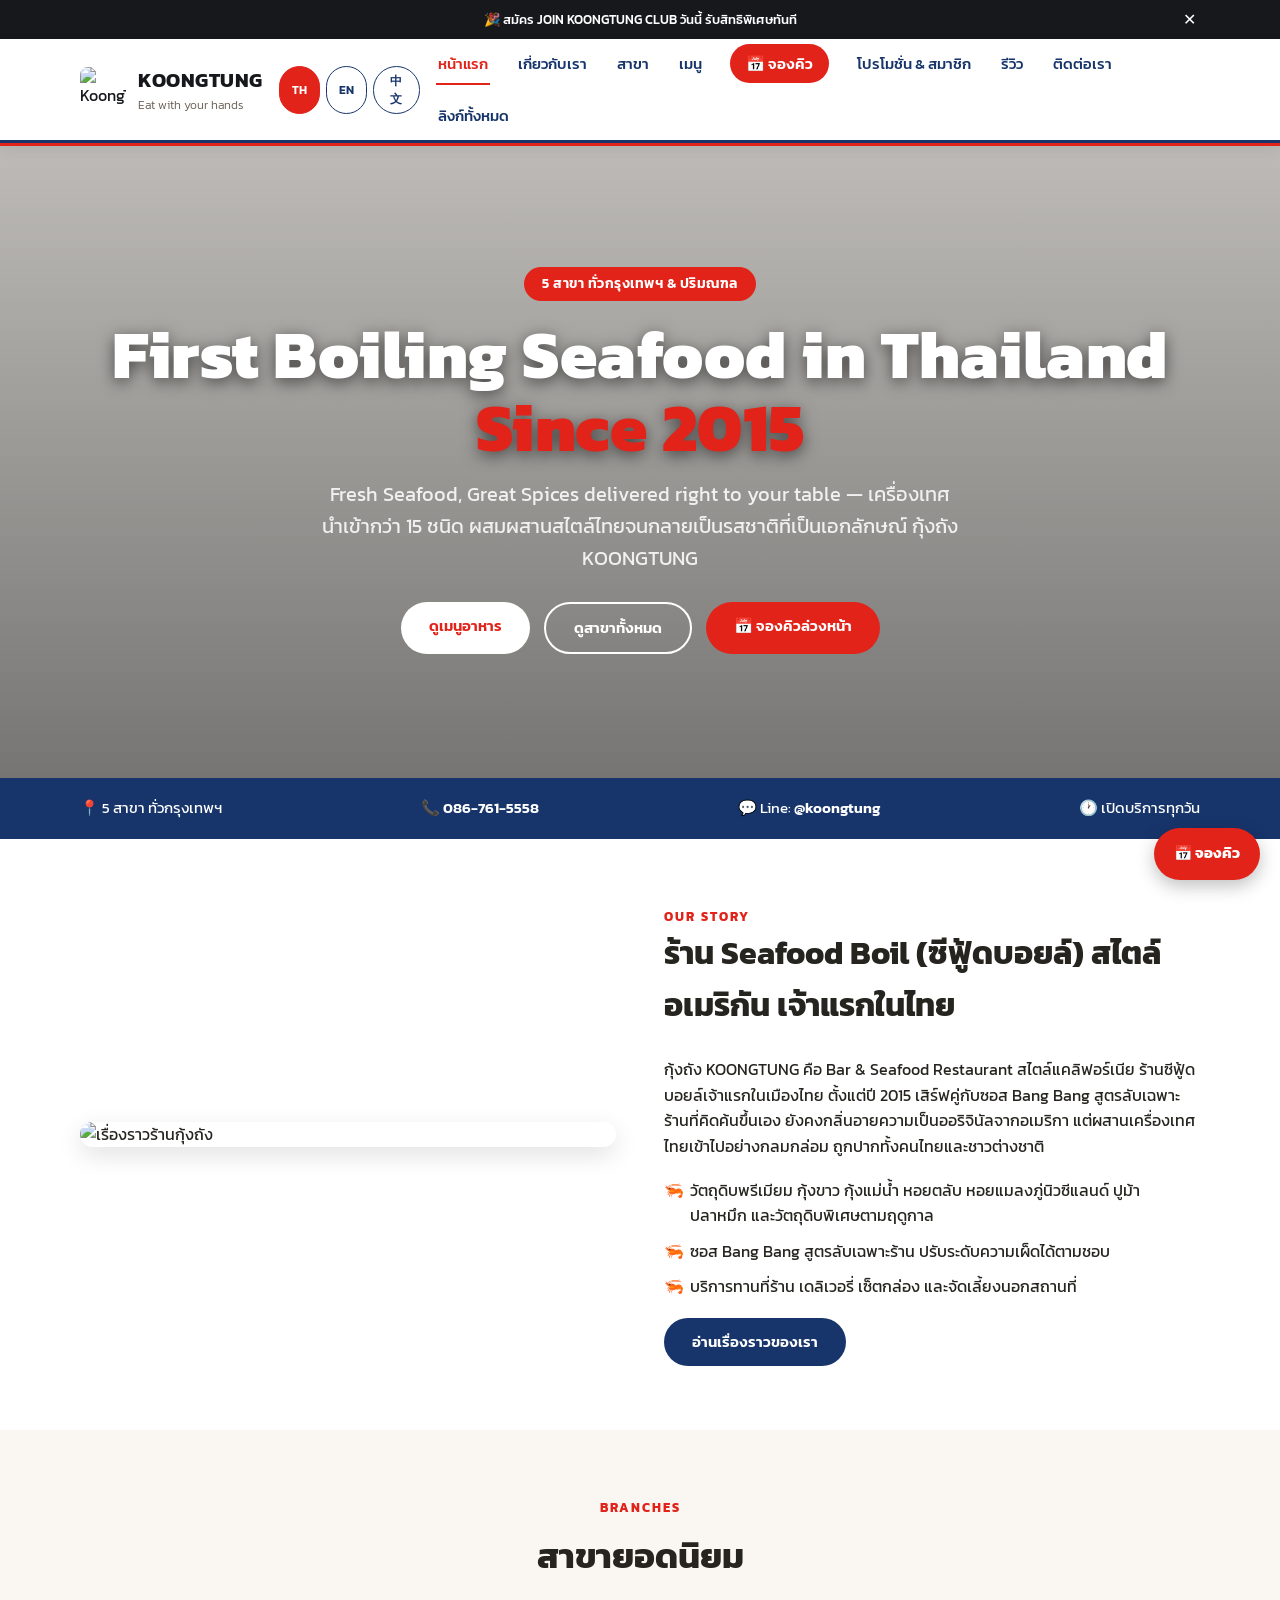
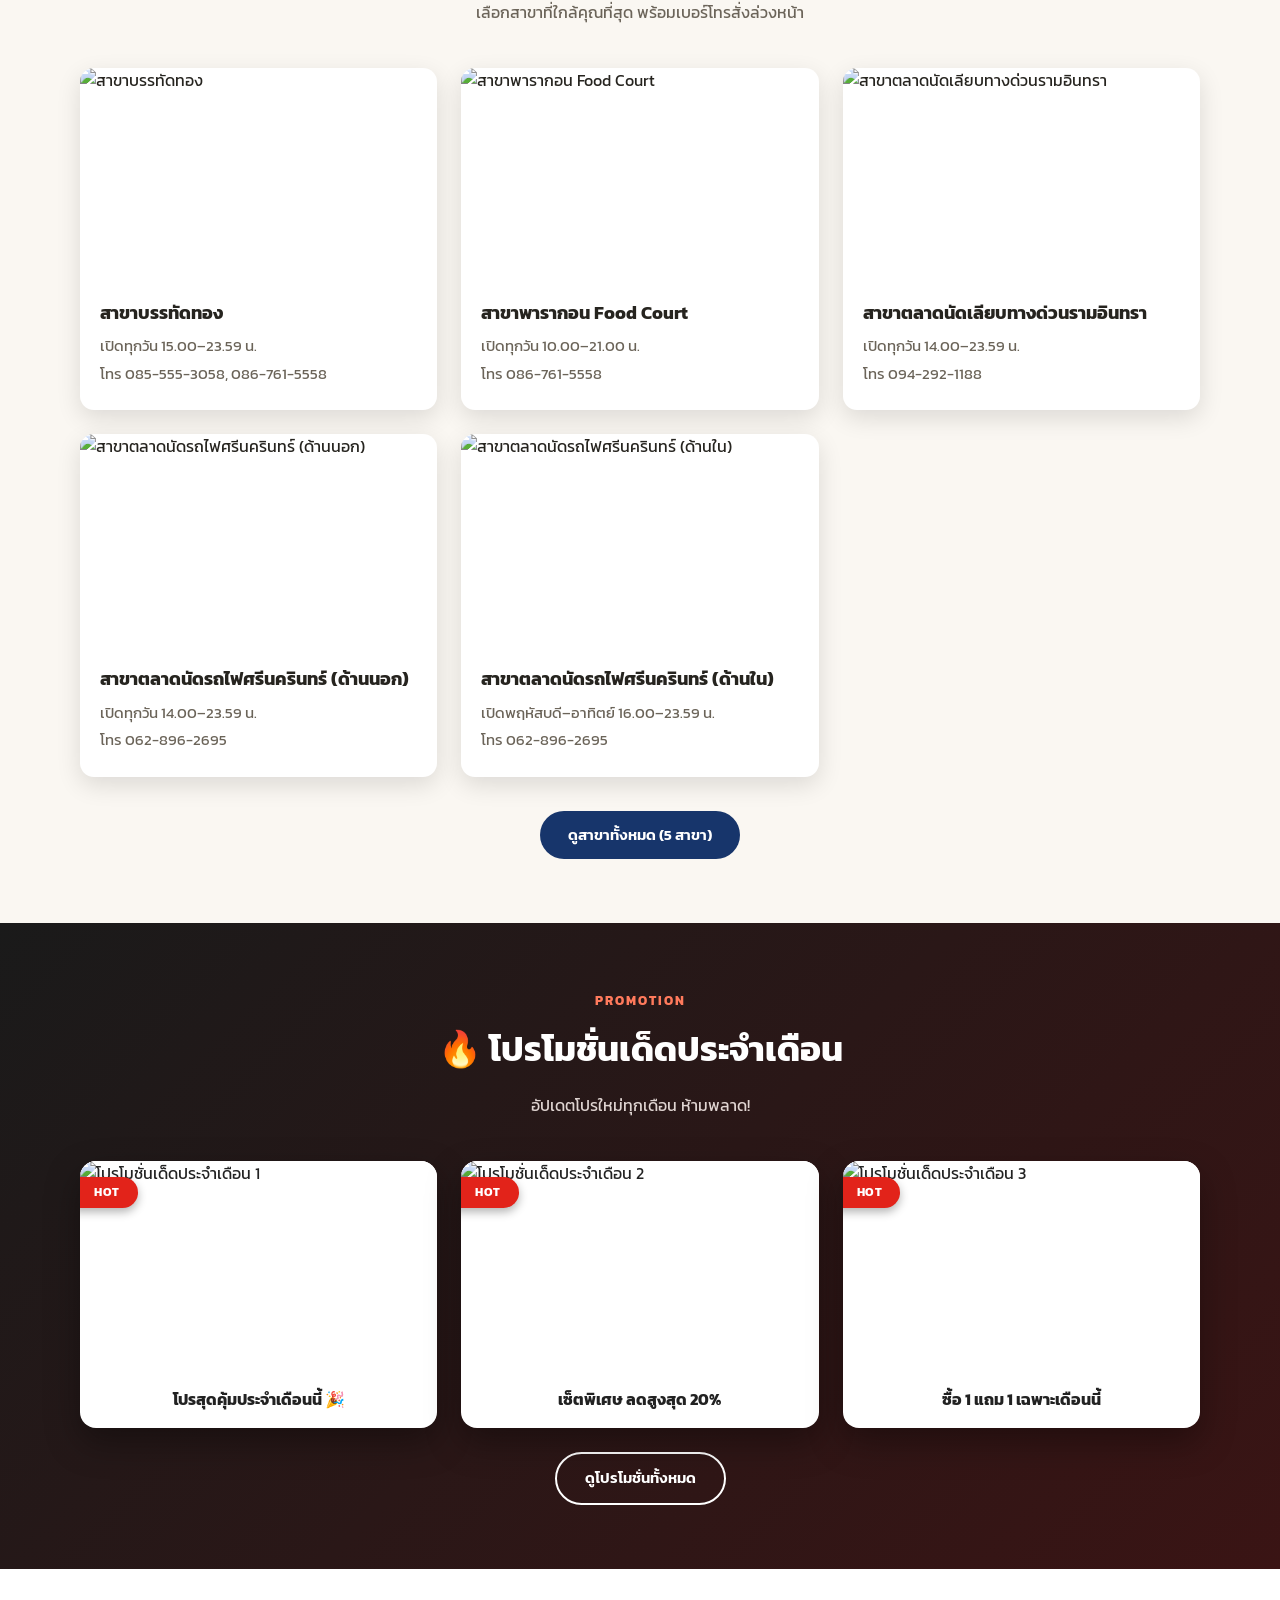
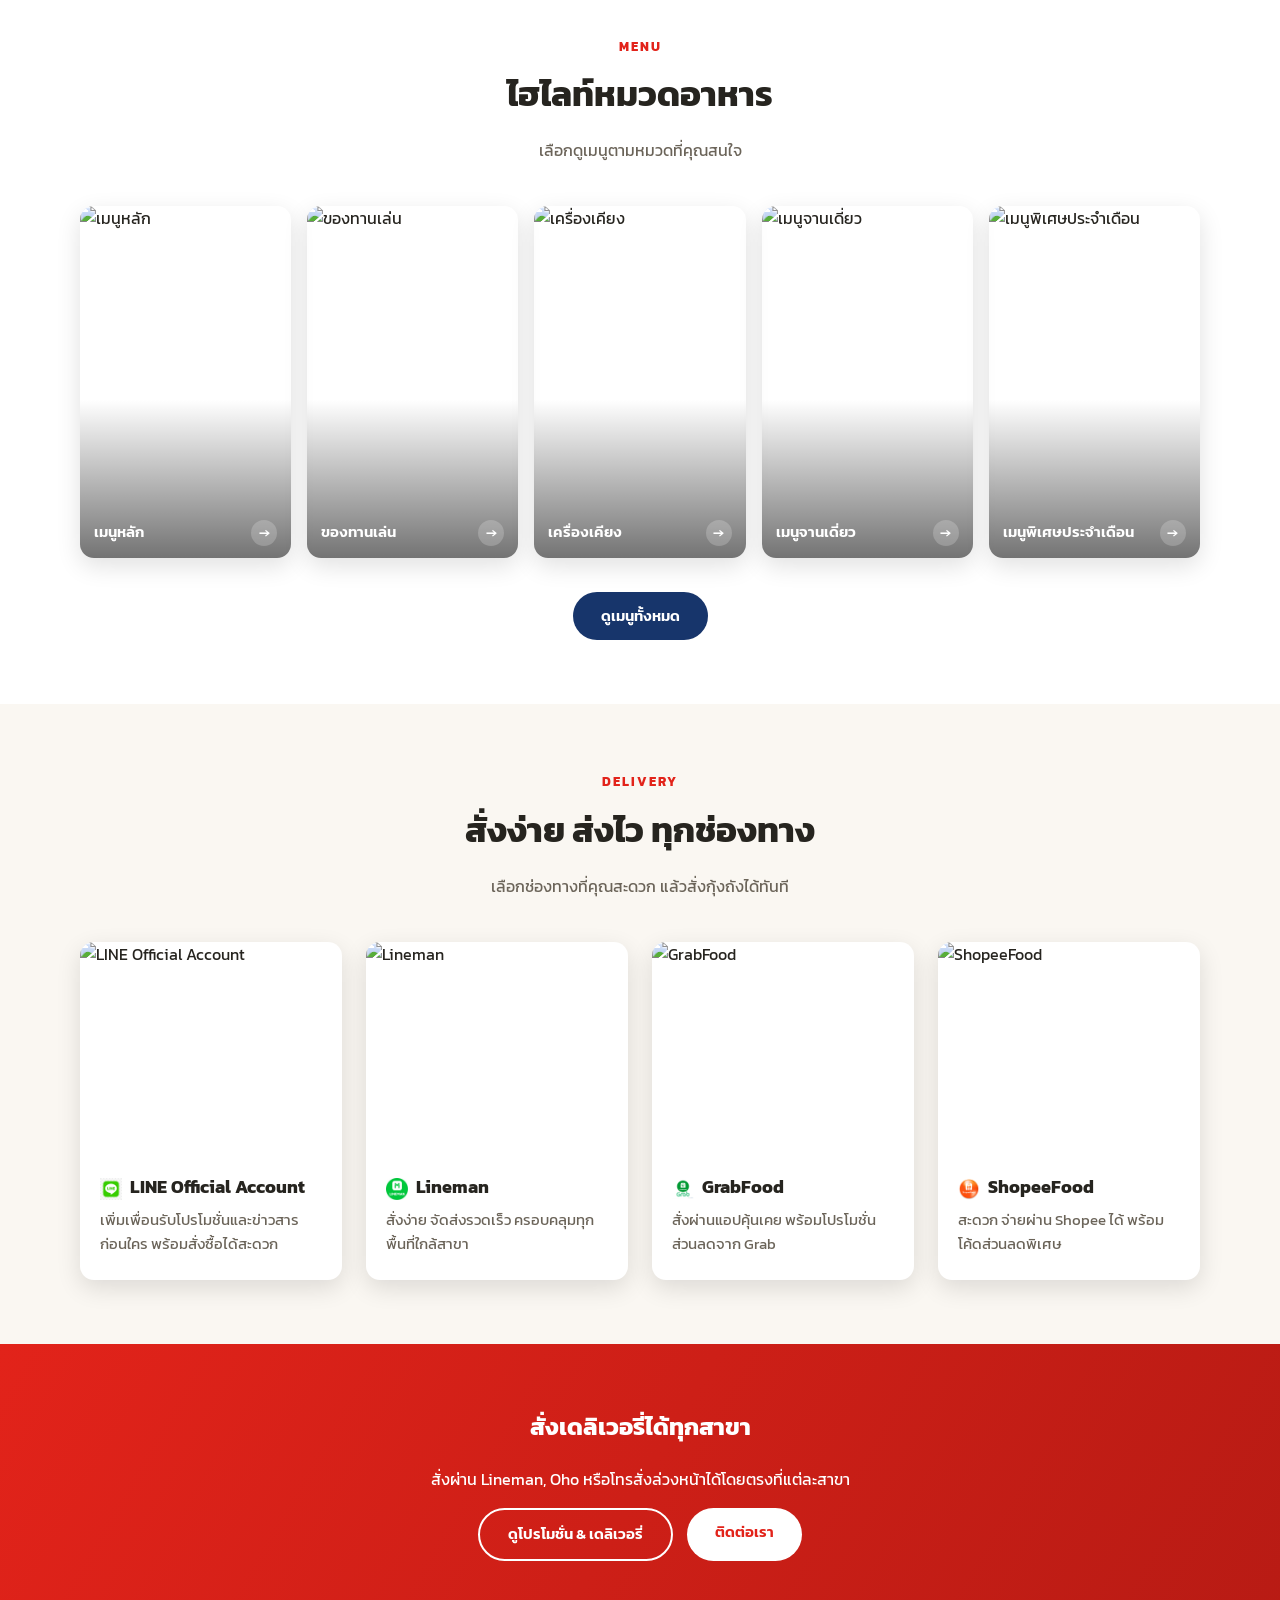
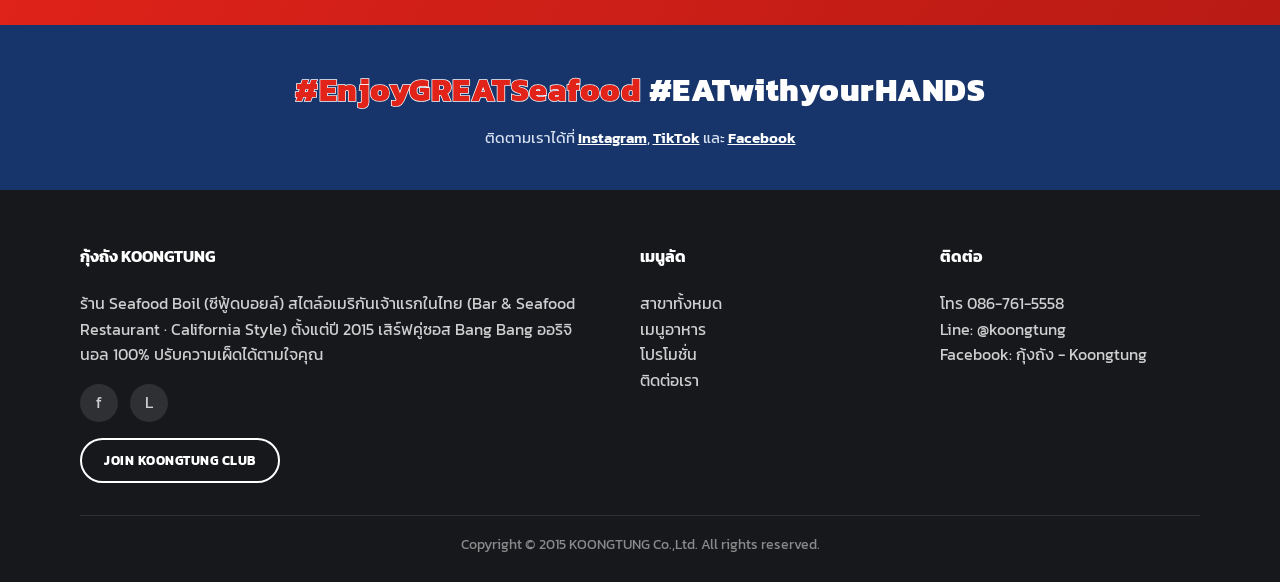
==== commit 39272eaa: "Integrate the queue-booking system (que-koongtung.pages.dev) sitewide Adds a "จองคิว" (Book a Queue)" ====
--- a/index.html
+++ b/index.html
@@ -20,7 +20,7 @@
 <link rel="icon" href="assets/images/logo.jpg">
 <link rel="preconnect" href="https://fonts.googleapis.com">
 <link href="https://fonts.googleapis.com/css2?family=Kanit:wght@300;400;500;600;700;800&display=swap" rel="stylesheet">
-<link rel="stylesheet" href="css/style.css?v=11">
+<link rel="stylesheet" href="css/style.css?v=13">
 <script type="application/ld+json">
 {
   "@context": "https://schema.org",
@@ -75,6 +75,7 @@
         <li><a href="about.html" data-i18n="nav.about">เกี่ยวกับเรา</a></li>
         <li><a href="branches.html" data-i18n="nav.branches">สาขา</a></li>
         <li><a href="menu.html" data-i18n="nav.menu">เมนู</a></li>
+        <li><a href="https://que-koongtung.pages.dev/book" target="_blank" rel="noopener" class="nav-queue-link" data-i18n="nav.queue">📅 จองคิว</a></li>
         <li><a href="promotion.html" data-i18n="nav.promotion">โปรโมชั่น &amp; สมาชิก</a></li>
         <li><a href="reviews.html" data-i18n="nav.reviews">รีวิว</a></li>
         <li><a href="contact.html" data-i18n="nav.contact">ติดต่อเรา</a></li>
@@ -92,6 +93,7 @@
     <div class="hero-actions">
       <a href="menu.html" class="btn btn-primary" data-i18n="btn.viewMenu">ดูเมนูอาหาร</a>
       <a href="branches.html" class="btn btn-outline" data-i18n="btn.viewBranches">ดูสาขาทั้งหมด</a>
+      <a href="https://que-koongtung.pages.dev/book" target="_blank" rel="noopener" class="btn" style="background:var(--red);color:#fff;" data-i18n="btn.bookQueue">📅 จองคิวล่วงหน้า</a>
     </div>
   </div>
 </section>
@@ -337,9 +339,10 @@
     </div>
   </div>
 </footer>
+<a class="queue-float-btn" href="https://que-koongtung.pages.dev/book" target="_blank" rel="noopener" data-i18n="btn.bookQueue">📅 จองคิว</a>
 <script src="js/main.js?v=2"></script>
-<script src="js/cms.js?v=4"></script>
+<script src="js/cms.js?v=5"></script>
 <script src="js/track.js"></script>
-<script src="js/i18n.js?v=3"></script>
+<script src="js/i18n.js?v=4"></script>
 </body>
 </html>
--- a/css/style.css
+++ b/css/style.css
@@ -134,6 +134,66 @@
   border-color: var(--red);
 }
 
+nav.main-nav a.nav-queue-link {
+  background: var(--red);
+  color: #fff;
+  border-radius: 20px;
+  padding: 8px 16px;
+  border-bottom: none;
+  font-weight: 600;
+}
+nav.main-nav a.nav-queue-link:hover {
+  background: var(--red-dark);
+  color: #fff;
+  border-color: transparent;
+}
+
+.queue-float-btn {
+  position: fixed;
+  right: 20px;
+  bottom: 20px;
+  z-index: 900;
+  background: var(--red);
+  color: #fff;
+  font-weight: 700;
+  font-size: .92rem;
+  padding: 14px 20px;
+  border-radius: 30px;
+  box-shadow: 0 6px 18px rgba(0,0,0,.25);
+  display: flex;
+  align-items: center;
+  gap: 8px;
+  transition: transform .2s, background .2s;
+}
+.queue-float-btn:hover { background: var(--red-dark); transform: translateY(-3px); }
+@media (max-width: 600px) {
+  .queue-float-btn { right: 14px; bottom: 14px; padding: 12px 16px; font-size: .85rem; }
+}
+
+.queue-banner {
+  background: linear-gradient(135deg, var(--red), var(--red-dark));
+  color: #fff;
+  border-radius: var(--radius);
+  padding: 26px 30px;
+  display: flex;
+  align-items: center;
+  justify-content: space-between;
+  flex-wrap: wrap;
+  gap: 16px;
+  margin-bottom: 32px;
+}
+.queue-banner h3 { margin: 0 0 4px; font-size: 1.25rem; }
+.queue-banner p { margin: 0; opacity: .9; font-size: .92rem; }
+.queue-banner .btn {
+  background: #fff;
+  color: var(--red);
+  font-weight: 700;
+  padding: 12px 22px;
+  border-radius: 8px;
+  white-space: nowrap;
+}
+.queue-banner .btn:hover { background: var(--dark); color: #fff; }
+
 .nav-toggle {
   display: none;
   background: none;
@@ -547,6 +607,22 @@
   font-size: .9rem;
 }
 .branch-card .card-body a.map-link:hover { color: var(--red); }
+
+.branch-card.is-hidden { display: none; }
+.branch-card.is-closed { opacity: .6; filter: grayscale(.4); }
+.branch-card.is-closed .map-link,
+.branch-card.is-closed .delivery-row { pointer-events: none; opacity: .5; }
+.branch-card .closed-badge {
+  display: none;
+  background: var(--red);
+  color: #fff;
+  font-weight: 700;
+  font-size: .78rem;
+  padding: 4px 12px;
+  border-radius: 20px;
+  margin-bottom: 8px;
+}
+.branch-card.is-closed .closed-badge { display: inline-block; }
 
 .delivery-row {
   display: flex;
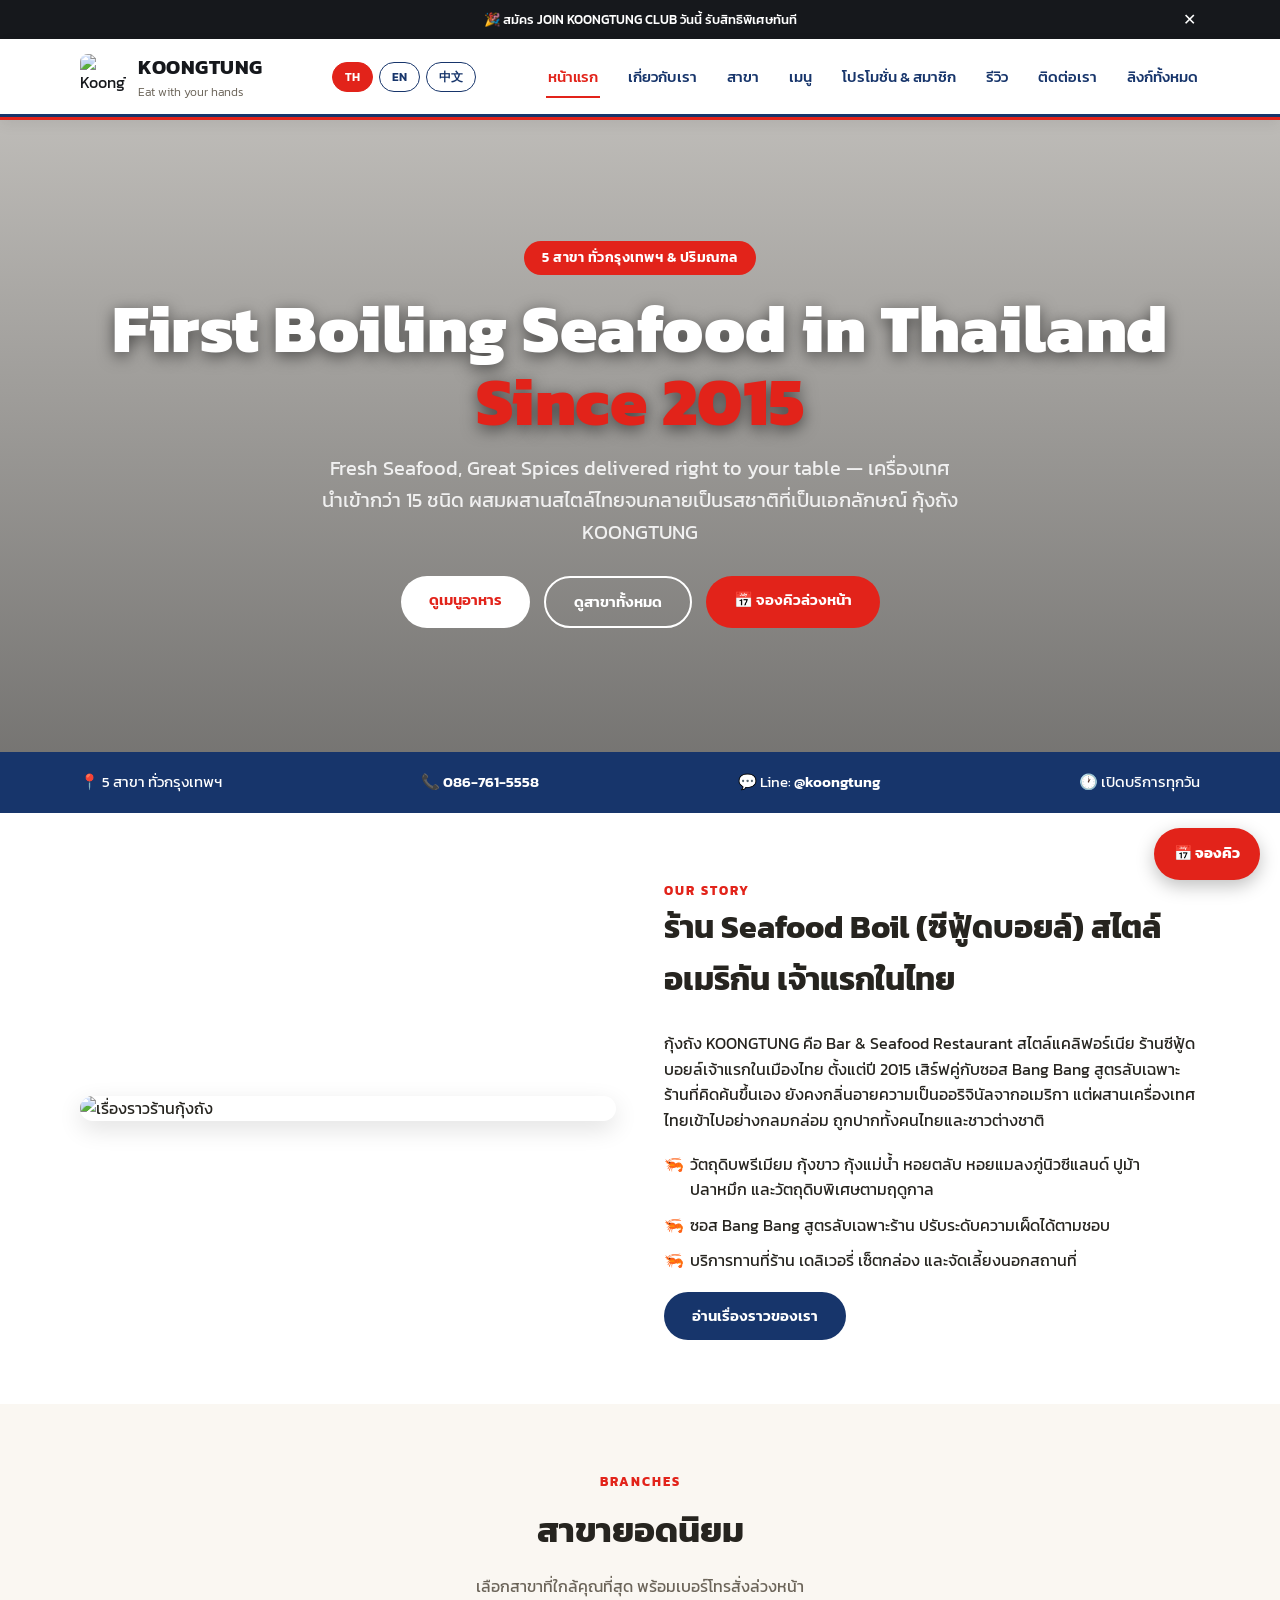
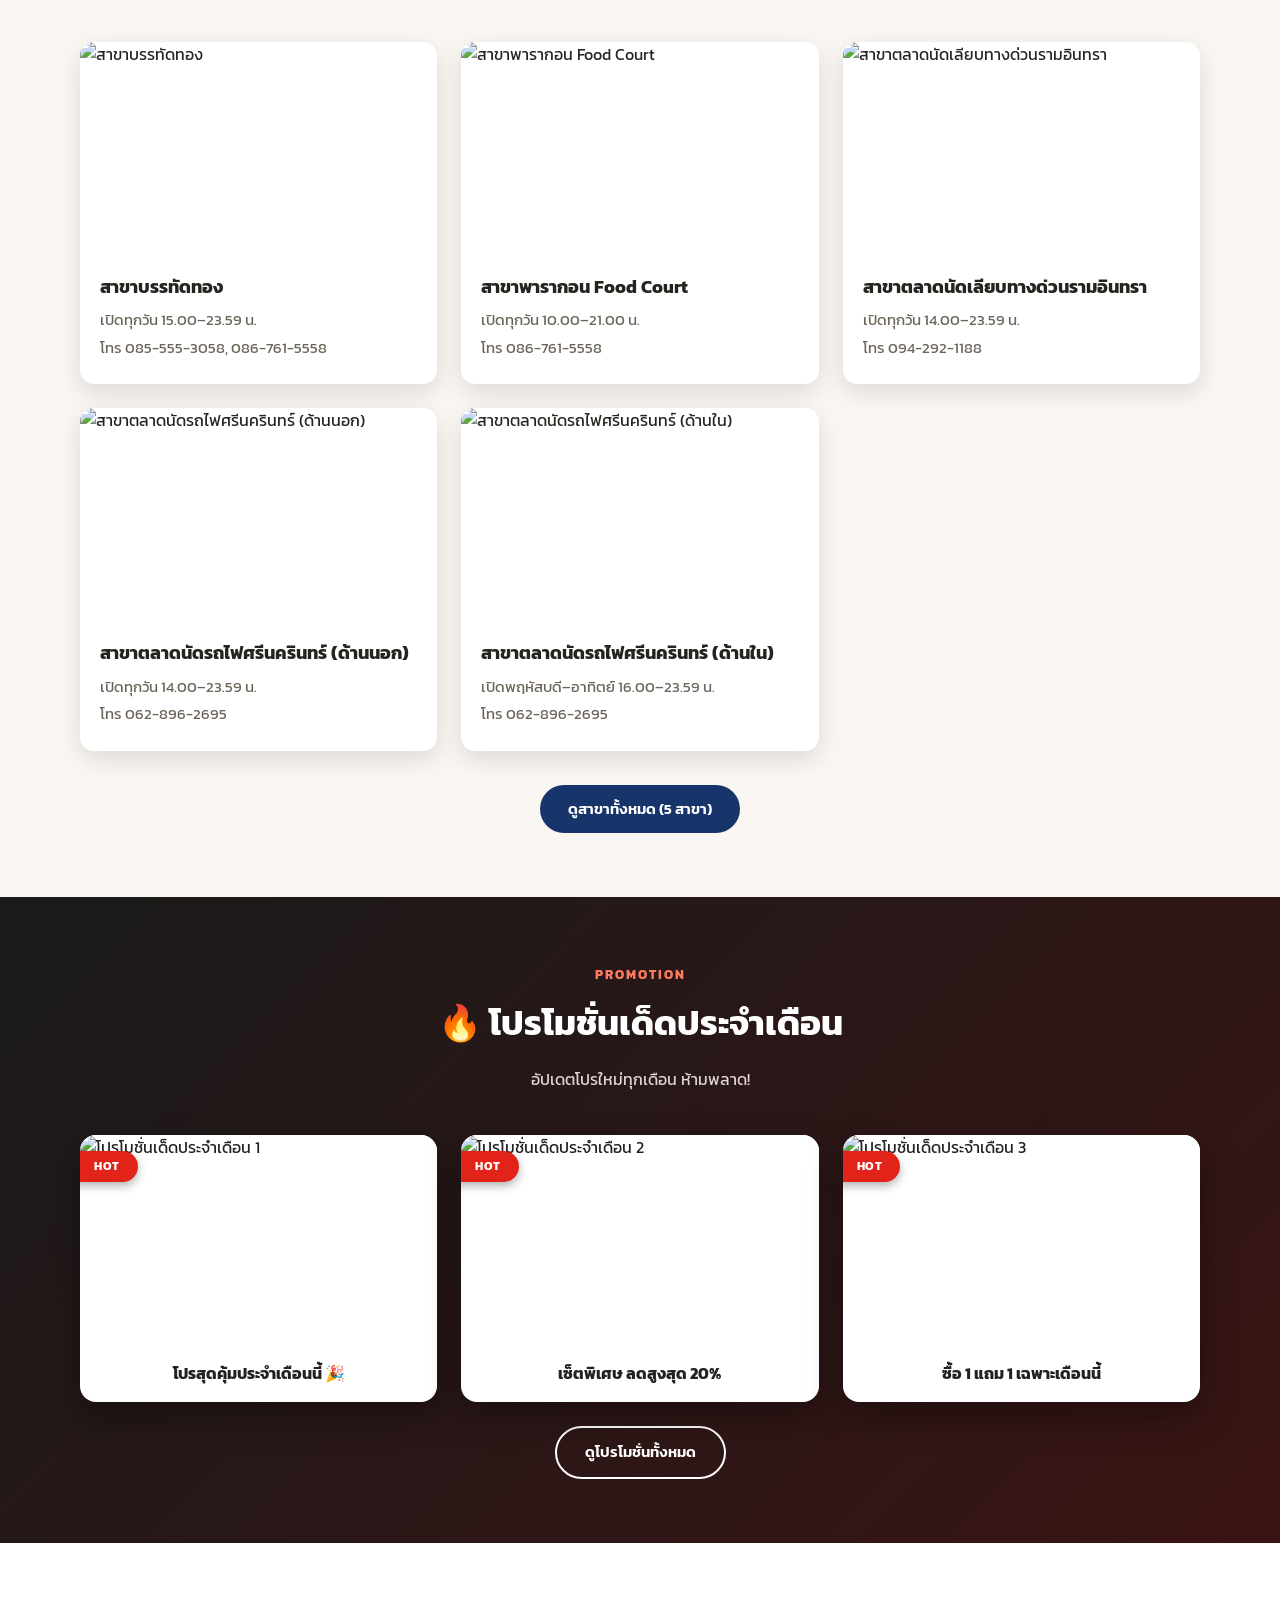
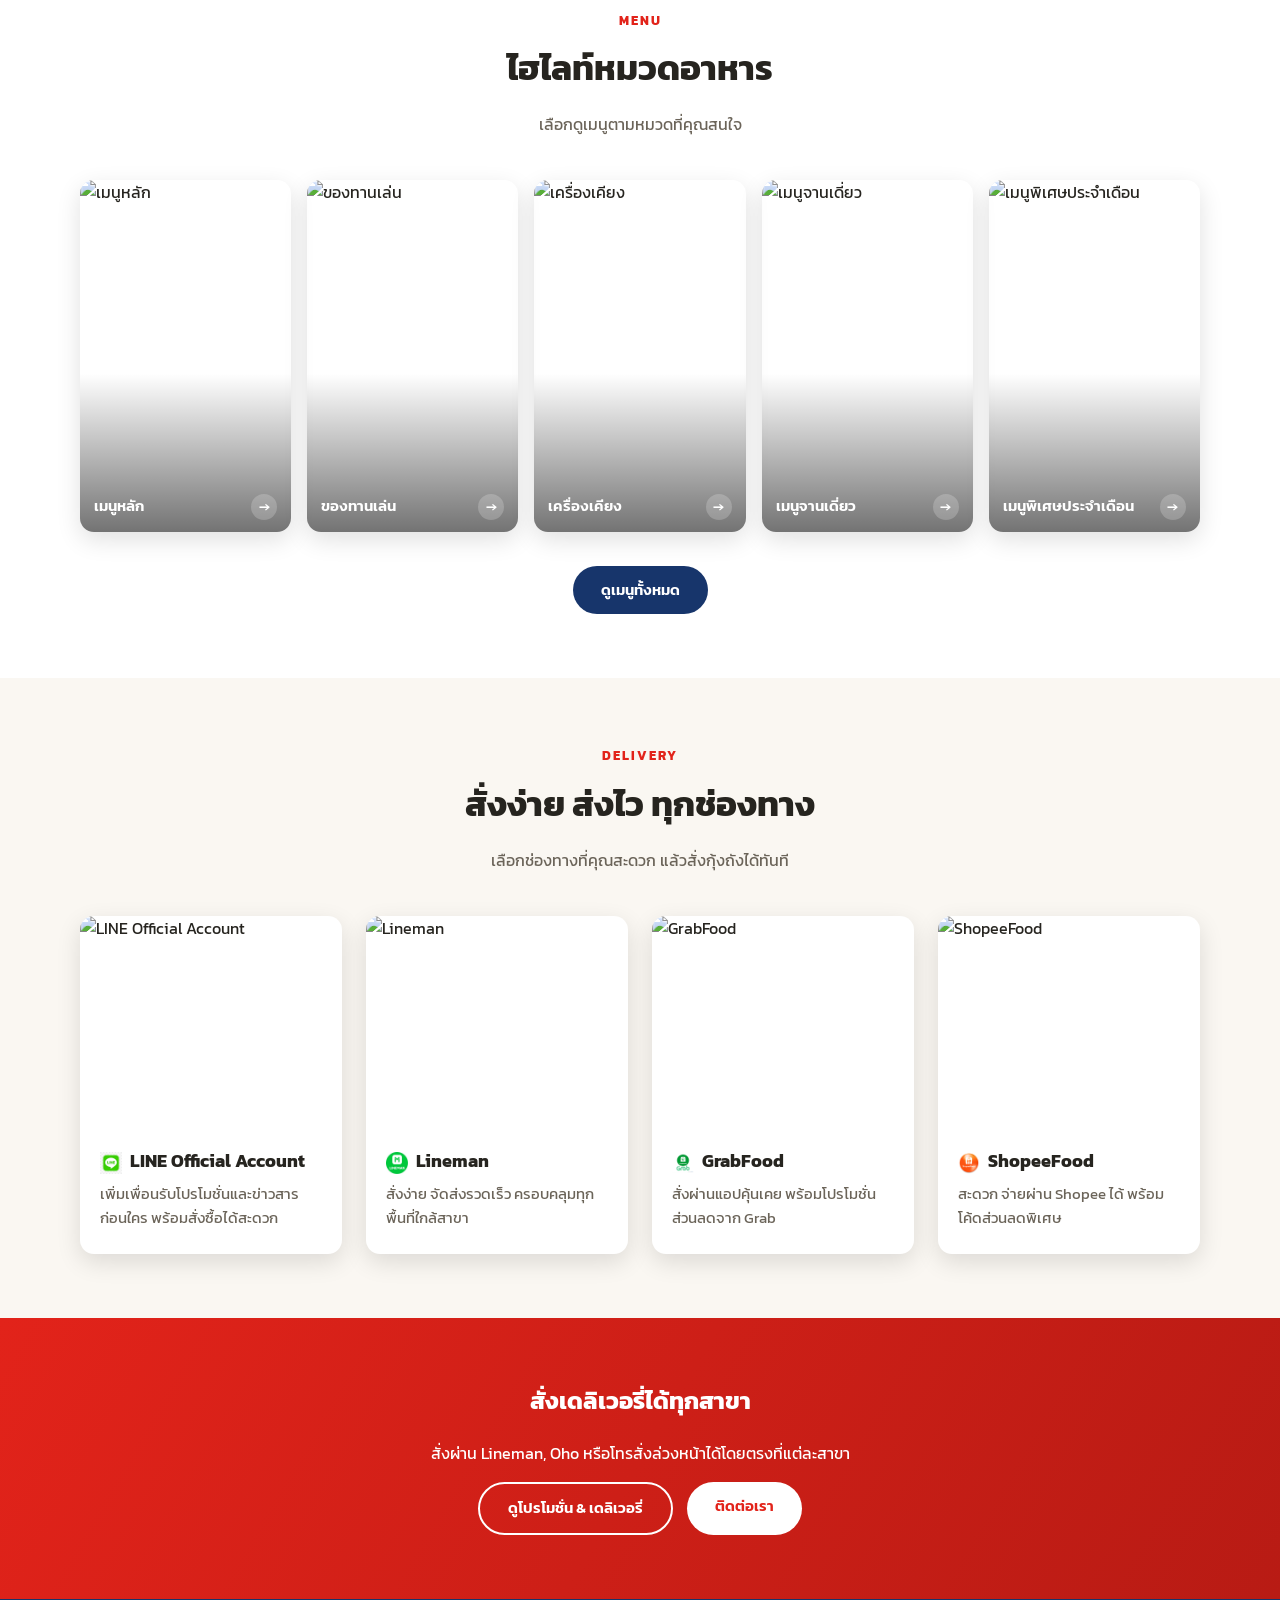
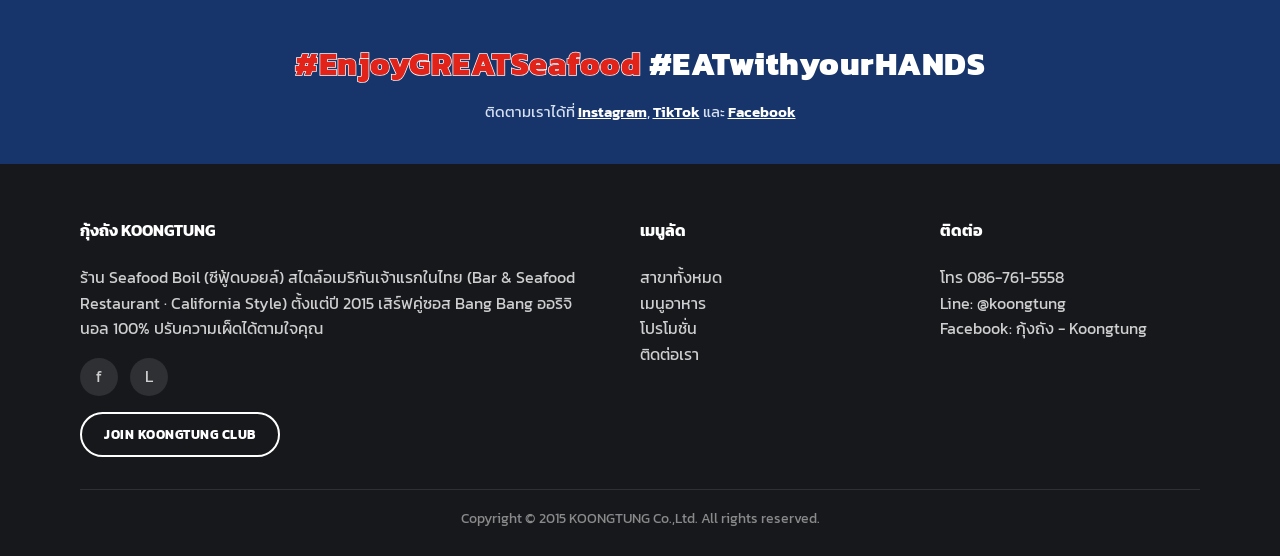
==== commit 4988a045: "Remove queue-booking nav pill button Nav bar felt cluttered with a 4th CTA-style button when the sit" ====
--- a/index.html
+++ b/index.html
@@ -20,7 +20,7 @@
 <link rel="icon" href="assets/images/logo.jpg">
 <link rel="preconnect" href="https://fonts.googleapis.com">
 <link href="https://fonts.googleapis.com/css2?family=Kanit:wght@300;400;500;600;700;800&display=swap" rel="stylesheet">
-<link rel="stylesheet" href="css/style.css?v=13">
+<link rel="stylesheet" href="css/style.css?v=14">
 <script type="application/ld+json">
 {
   "@context": "https://schema.org",
@@ -75,7 +75,6 @@
         <li><a href="about.html" data-i18n="nav.about">เกี่ยวกับเรา</a></li>
         <li><a href="branches.html" data-i18n="nav.branches">สาขา</a></li>
         <li><a href="menu.html" data-i18n="nav.menu">เมนู</a></li>
-        <li><a href="https://que-koongtung.pages.dev/book" target="_blank" rel="noopener" class="nav-queue-link" data-i18n="nav.queue">📅 จองคิว</a></li>
         <li><a href="promotion.html" data-i18n="nav.promotion">โปรโมชั่น &amp; สมาชิก</a></li>
         <li><a href="reviews.html" data-i18n="nav.reviews">รีวิว</a></li>
         <li><a href="contact.html" data-i18n="nav.contact">ติดต่อเรา</a></li>
@@ -343,6 +342,6 @@
 <script src="js/main.js?v=2"></script>
 <script src="js/cms.js?v=5"></script>
 <script src="js/track.js"></script>
-<script src="js/i18n.js?v=4"></script>
+<script src="js/i18n.js?v=5"></script>
 </body>
 </html>
--- a/css/style.css
+++ b/css/style.css
@@ -132,20 +132,6 @@
 nav.main-nav a.active {
   color: var(--red);
   border-color: var(--red);
-}
-
-nav.main-nav a.nav-queue-link {
-  background: var(--red);
-  color: #fff;
-  border-radius: 20px;
-  padding: 8px 16px;
-  border-bottom: none;
-  font-weight: 600;
-}
-nav.main-nav a.nav-queue-link:hover {
-  background: var(--red-dark);
-  color: #fff;
-  border-color: transparent;
 }
 
 .queue-float-btn {
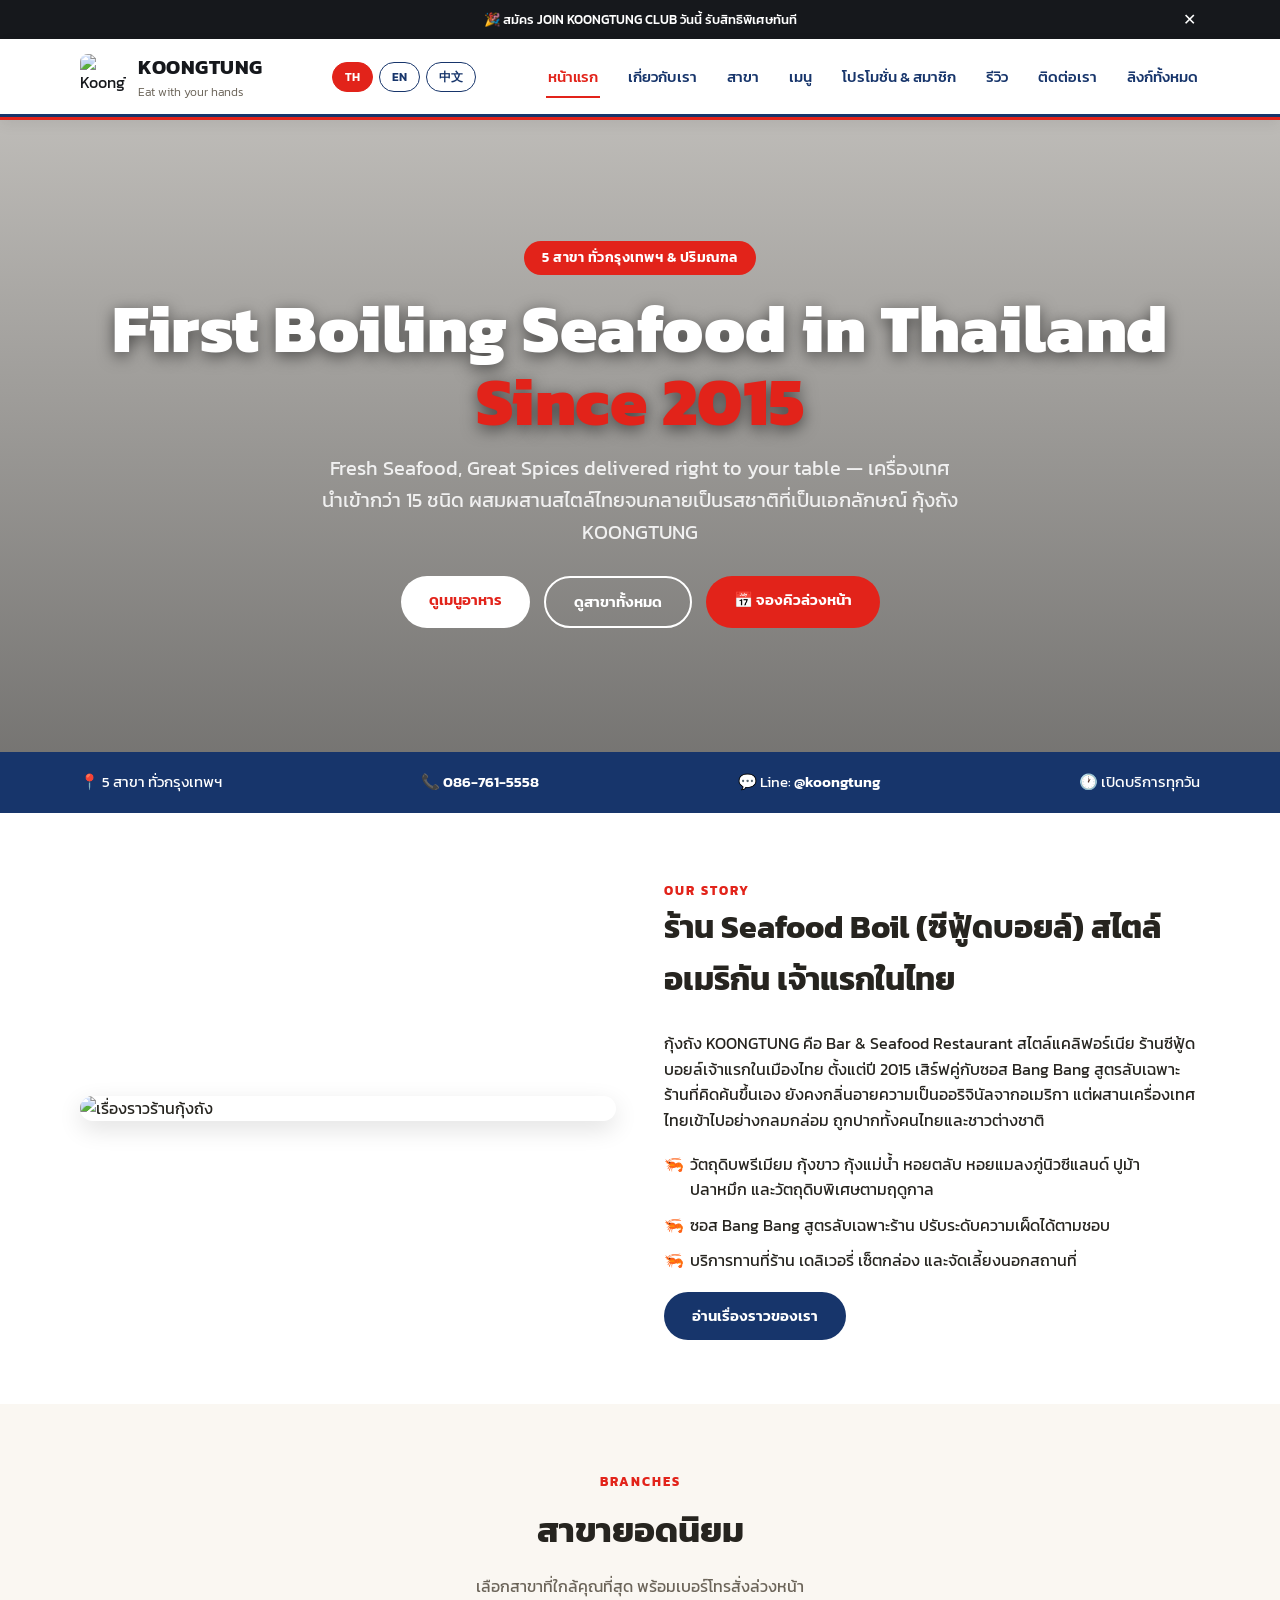
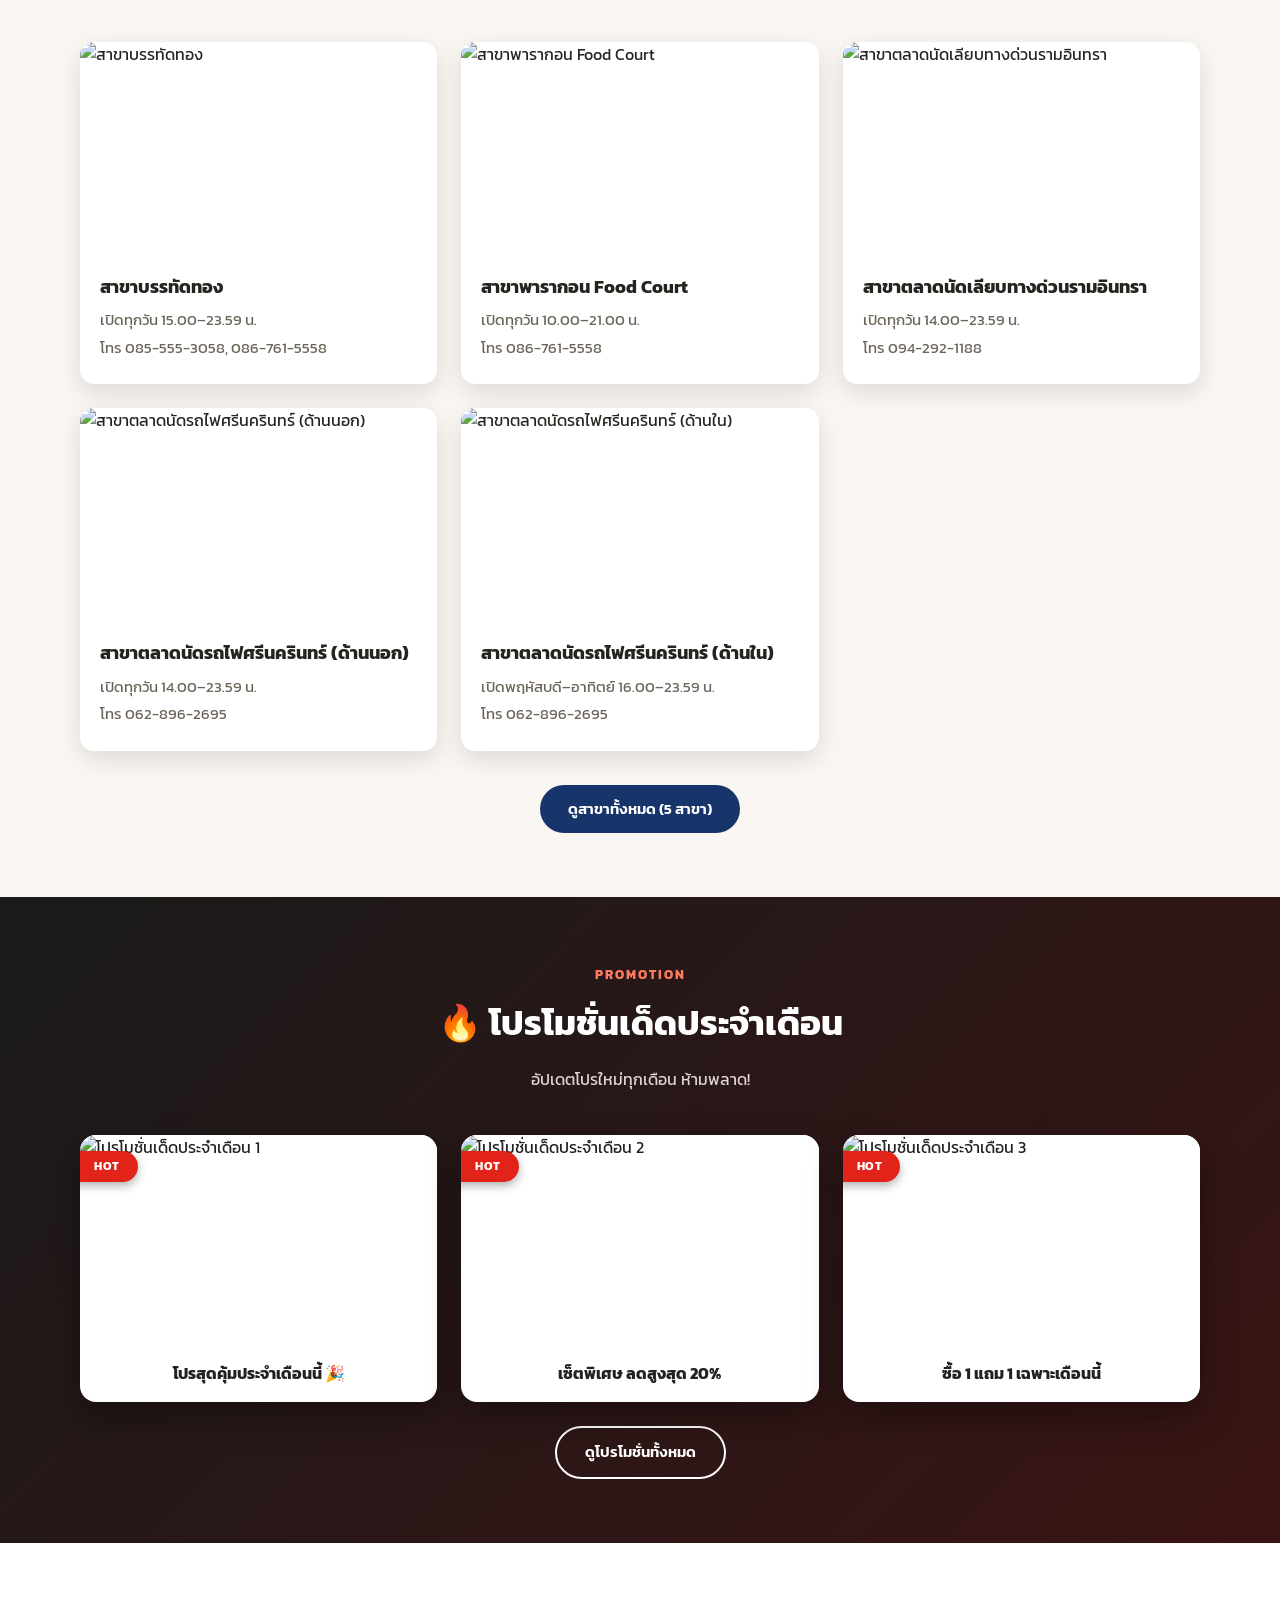
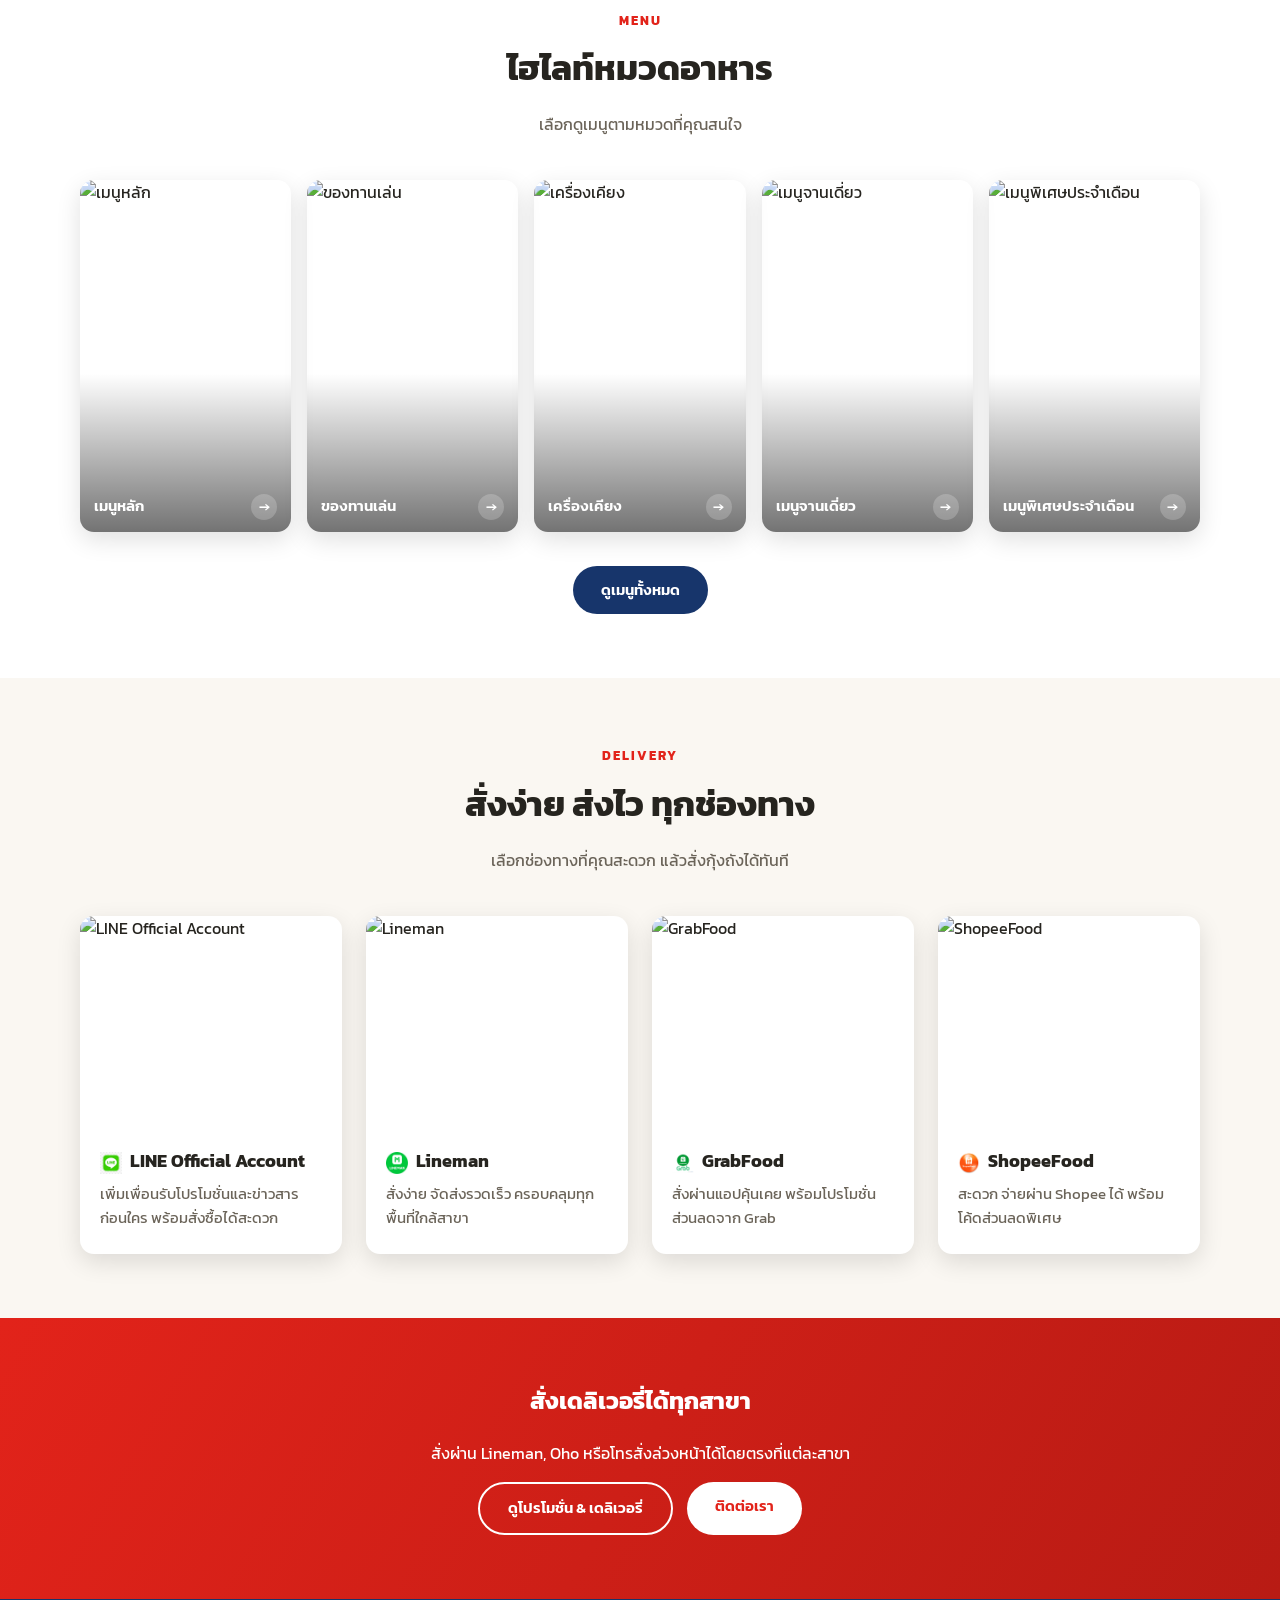
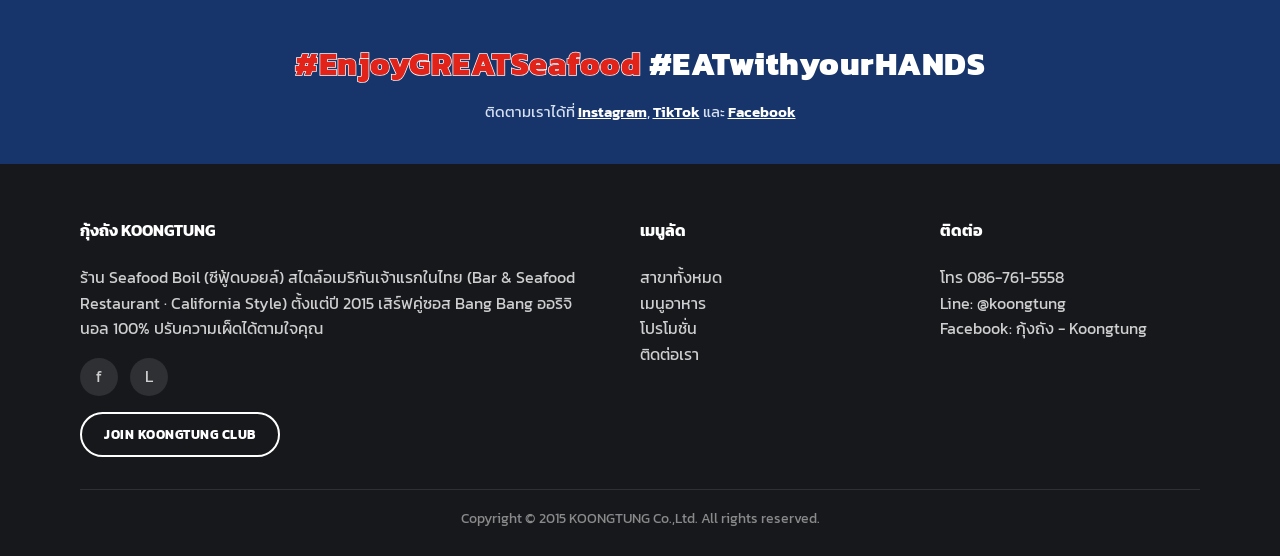
==== commit 82b19b6f: "Fix floating queue button overlapping page-specific queue CTAs Final full-system QA pass found a rea" ====
--- a/index.html
+++ b/index.html
@@ -337,11 +337,9 @@
       Copyright © 2015 KOONGTUNG Co.,Ltd. All rights reserved.
     </div>
   </div>
-</footer>
-<a class="queue-float-btn" href="https://que-koongtung.pages.dev/book" target="_blank" rel="noopener" data-i18n="btn.bookQueue">📅 จองคิว</a>
-<script src="js/main.js?v=2"></script>
+</footer><script src="js/main.js?v=2"></script>
 <script src="js/cms.js?v=5"></script>
 <script src="js/track.js"></script>
-<script src="js/i18n.js?v=5"></script>
+<script src="js/i18n.js?v=6"></script>
 </body>
 </html>
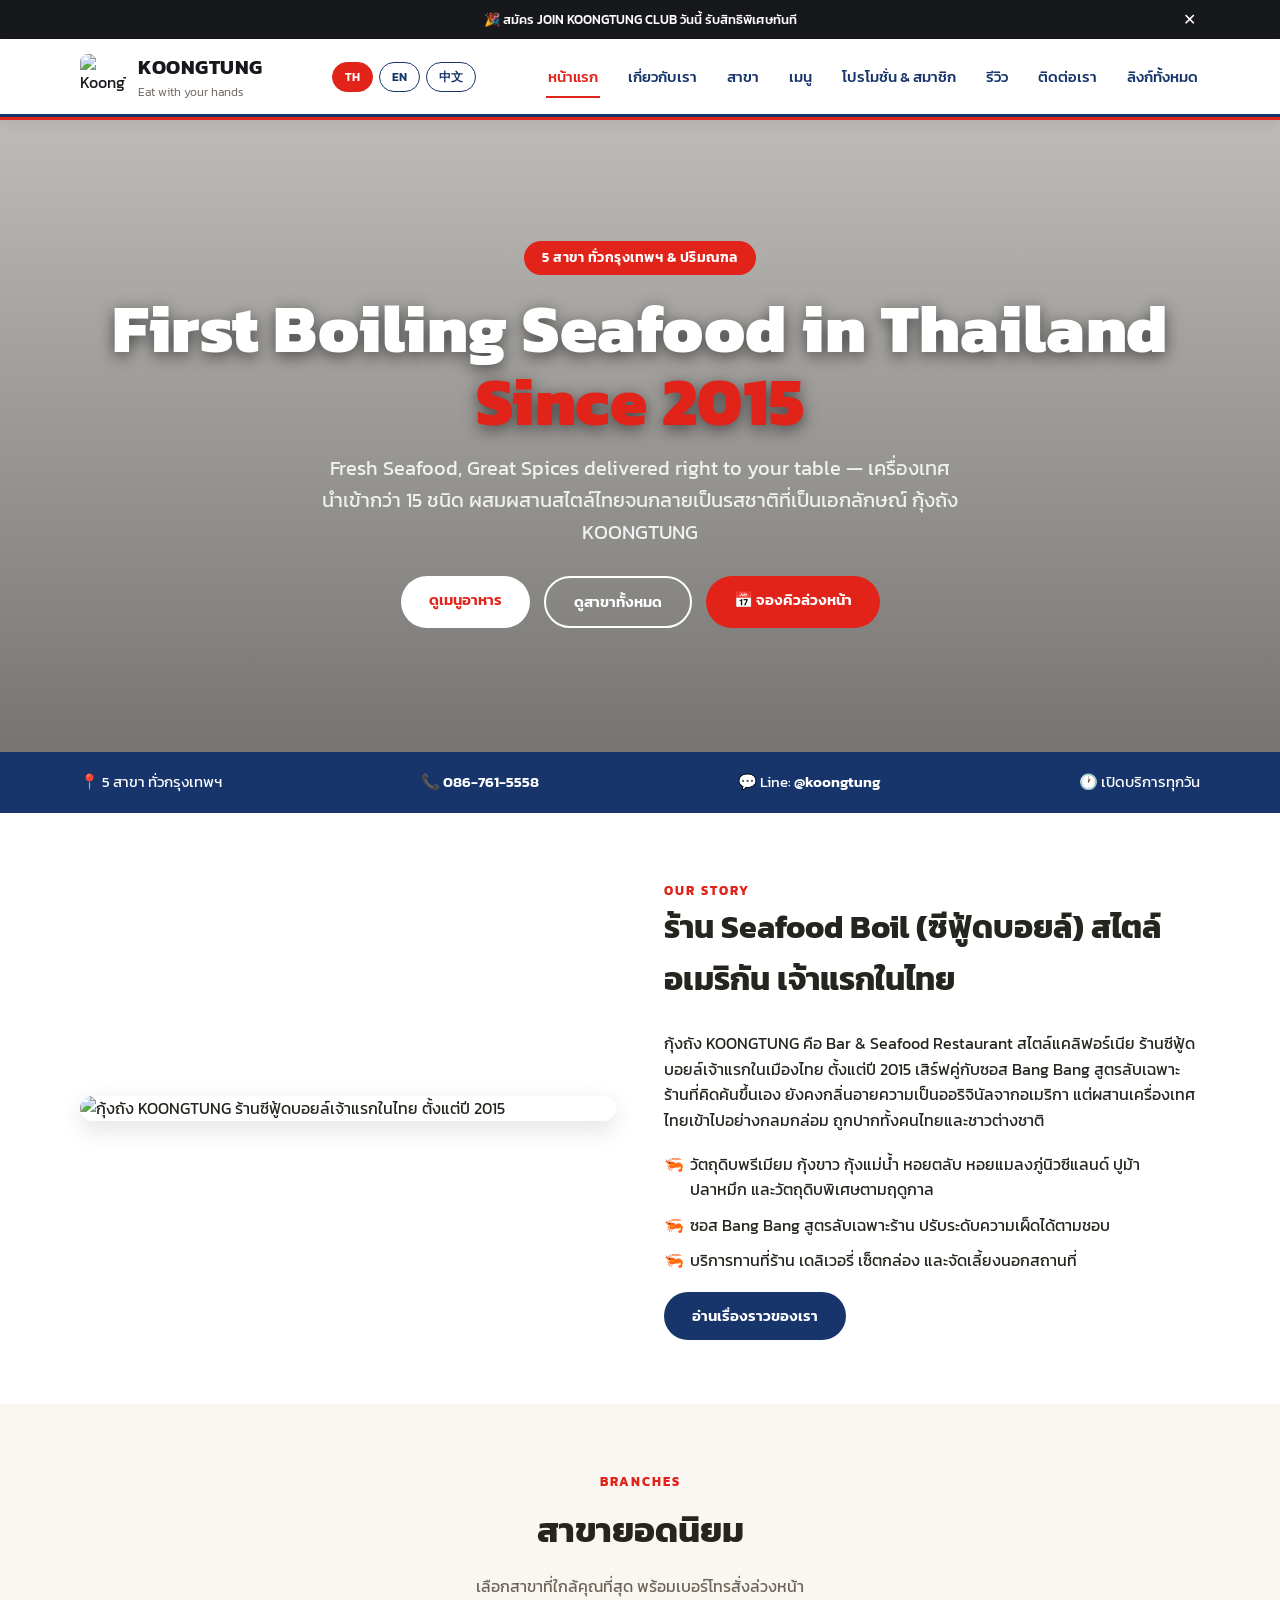
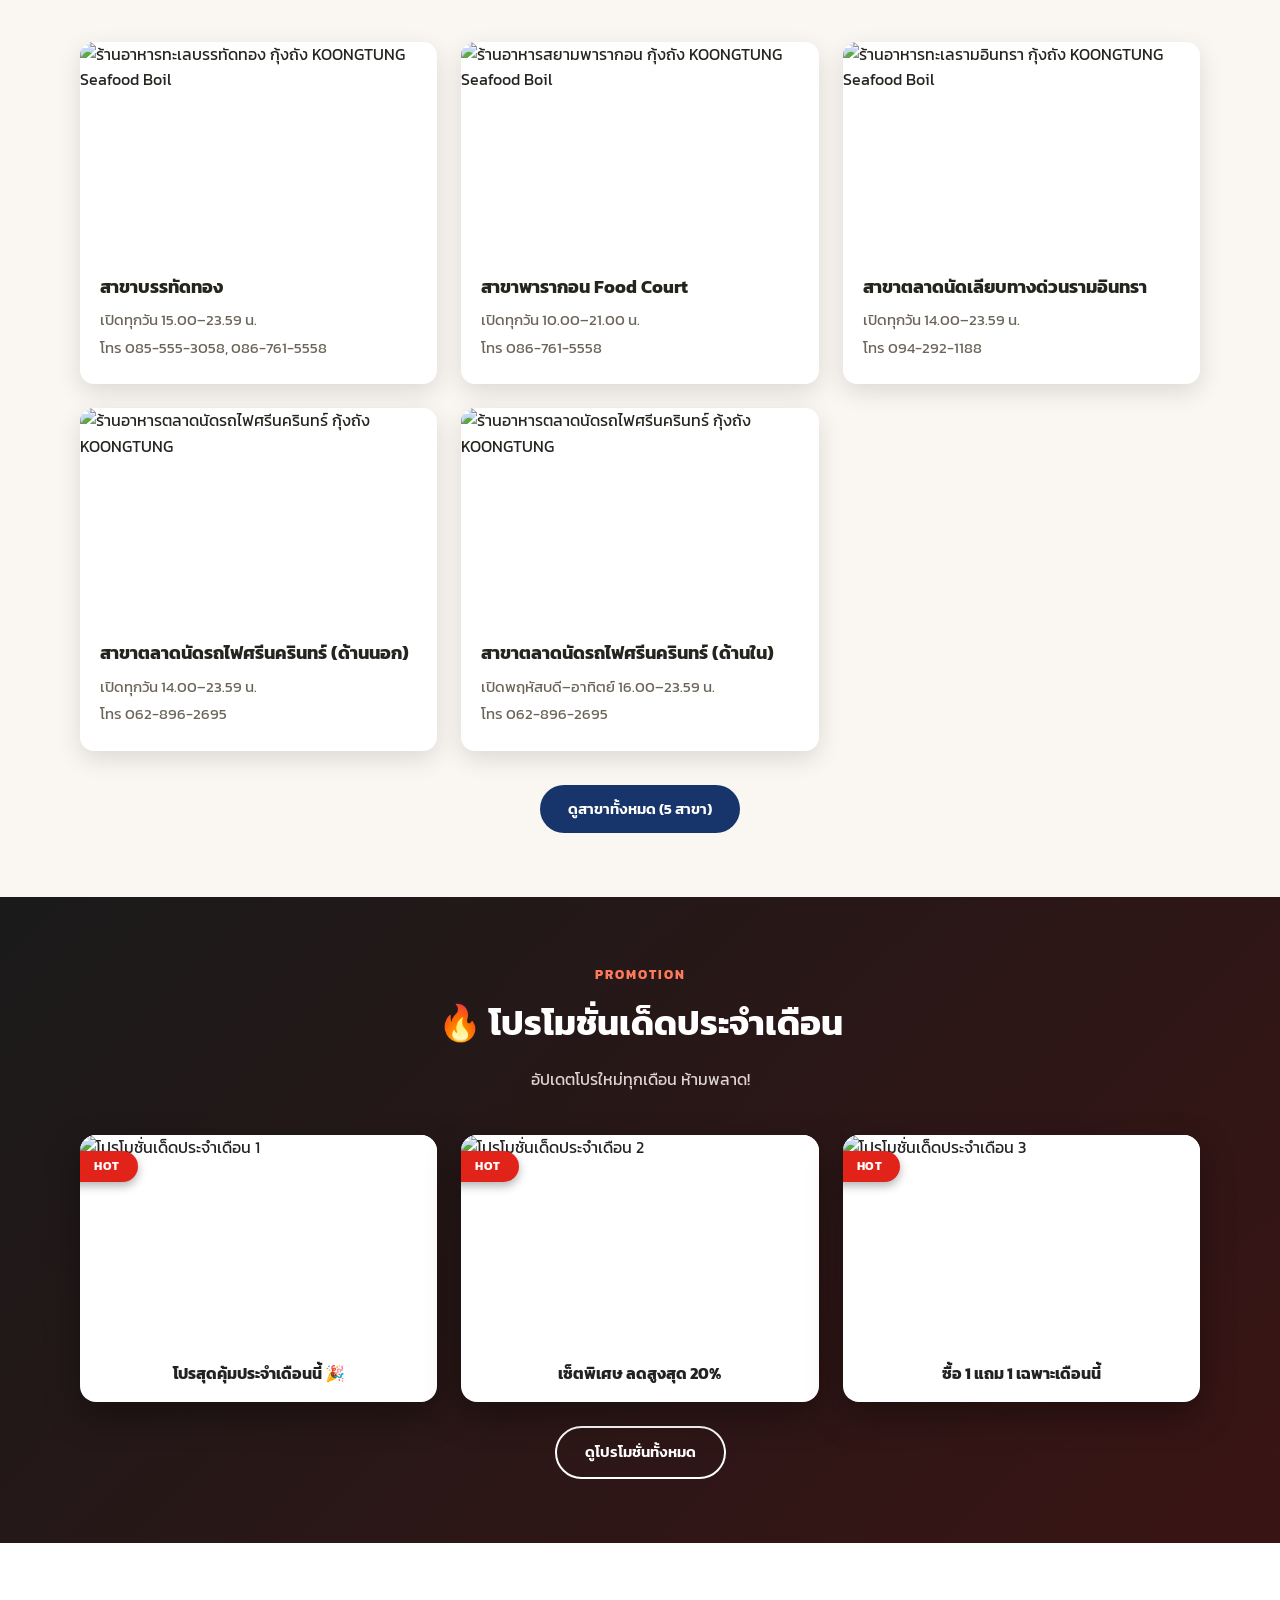
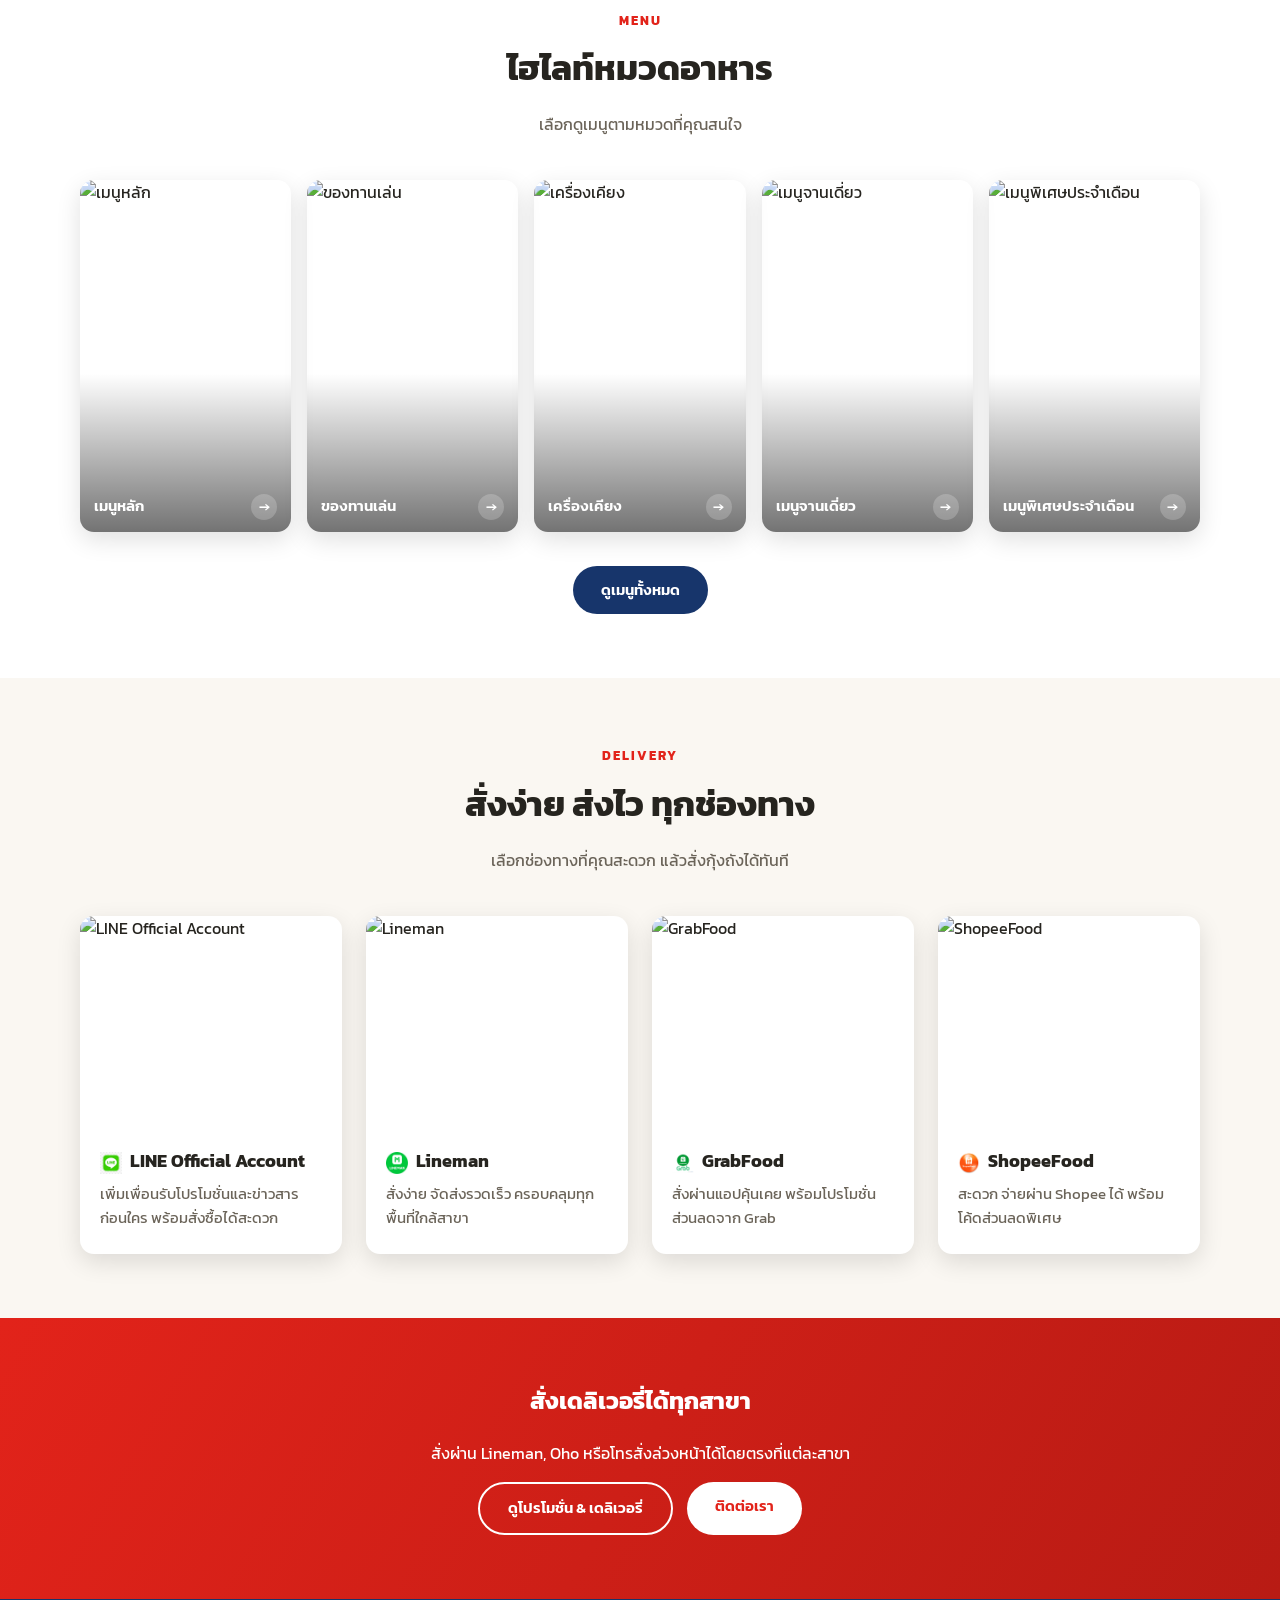
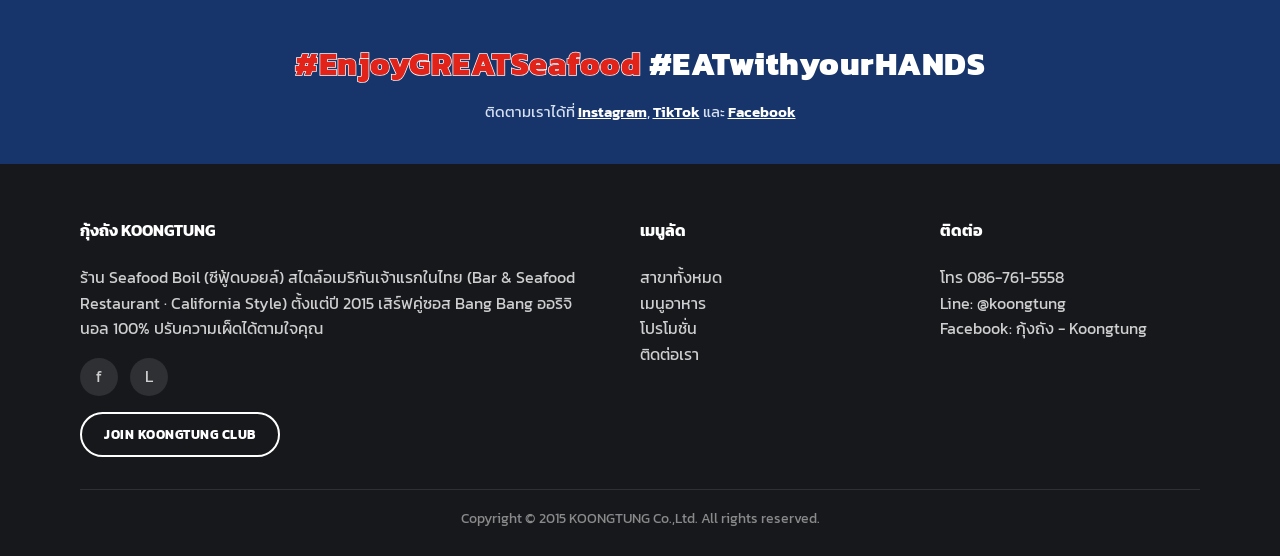
==== commit 7038b947: "SEO: refresh titles/meta/alt text with target keywords, add priceRange schema Backend-only changes p" ====
--- a/index.html
+++ b/index.html
@@ -3,18 +3,18 @@
 <head>
 <meta charset="UTF-8">
 <meta name="viewport" content="width=device-width, initial-scale=1.0">
-<title>KOONGTUNG กุ้งถัง | Seafood Boil สไตล์อเมริกันเจ้าแรกในไทย ตั้งแต่ปี 2015</title>
-<meta name="description" content="กุ้งถัง KOONGTUNG ร้าน Seafood Boil (ซีฟู้ดบอยล์) สไตล์อเมริกันเจ้าแรกในไทย 5 สาขา อาหารทะเลสด เครื่องเทศนำเข้ากว่า 15 ชนิด สั่งเดลิเวอรี่ได้ทุกสาขา">
+<title>กุ้งถัง KOONGTUNG | ร้านซีฟู้ดบอยล์ Seafood Boil เจ้าแรกในไทย ตั้งแต่ปี 2015</title>
+<meta name="description" content="กุ้งถัง KOONGTUNG ร้านซีฟู้ดบอยล์ (Seafood Boil) สไตล์อเมริกันเจ้าแรกในไทย 5 สาขาทั่วกรุงเทพฯ ดูเมนู ราคา โปรโมชั่น และสั่งเดลิเวอรี่ได้ พร้อมซอส Bang Bang สูตรเฉพาะ">
 <link rel="canonical" href="https://koongtungseafood.com/">
 <meta property="og:type" content="website">
-<meta property="og:title" content="KOONGTUNG กุ้งถัง | Seafood Boil สไตล์อเมริกันเจ้าแรกในไทย ตั้งแต่ปี 2015">
-<meta property="og:description" content="กุ้งถัง KOONGTUNG ร้าน Seafood Boil (ซีฟู้ดบอยล์) สไตล์อเมริกันเจ้าแรกในไทย 5 สาขา อาหารทะเลสด เครื่องเทศนำเข้ากว่า 15 ชนิด สั่งเดลิเวอรี่ได้ทุกสาขา">
+<meta property="og:title" content="กุ้งถัง KOONGTUNG | ร้านซีฟู้ดบอยล์ Seafood Boil เจ้าแรกในไทย ตั้งแต่ปี 2015">
+<meta property="og:description" content="กุ้งถัง KOONGTUNG ร้านซีฟู้ดบอยล์ (Seafood Boil) สไตล์อเมริกันเจ้าแรกในไทย 5 สาขาทั่วกรุงเทพฯ ดูเมนู ราคา โปรโมชั่น และสั่งเดลิเวอรี่ได้ พร้อมซอส Bang Bang สูตรเฉพาะ">
 <meta property="og:image" content="https://koongtungseafood.com/assets/images/branch-1.jpg">
 <meta property="og:url" content="https://koongtungseafood.com/">
 <meta property="og:site_name" content="KOONGTUNG กุ้งถัง">
 <meta name="twitter:card" content="summary_large_image">
-<meta name="twitter:title" content="KOONGTUNG กุ้งถัง | Seafood Boil สไตล์อเมริกันเจ้าแรกในไทย ตั้งแต่ปี 2015">
-<meta name="twitter:description" content="กุ้งถัง KOONGTUNG ร้าน Seafood Boil (ซีฟู้ดบอยล์) สไตล์อเมริกันเจ้าแรกในไทย 5 สาขา อาหารทะเลสด เครื่องเทศนำเข้ากว่า 15 ชนิด สั่งเดลิเวอรี่ได้ทุกสาขา">
+<meta name="twitter:title" content="กุ้งถัง KOONGTUNG | ร้านซีฟู้ดบอยล์ Seafood Boil เจ้าแรกในไทย ตั้งแต่ปี 2015">
+<meta name="twitter:description" content="กุ้งถัง KOONGTUNG ร้านซีฟู้ดบอยล์ (Seafood Boil) สไตล์อเมริกันเจ้าแรกในไทย 5 สาขาทั่วกรุงเทพฯ ดูเมนู ราคา โปรโมชั่น และสั่งเดลิเวอรี่ได้ พร้อมซอส Bang Bang สูตรเฉพาะ">
 <meta name="twitter:image" content="https://koongtungseafood.com/assets/images/branch-1.jpg">
 
 <link rel="icon" href="assets/images/logo.jpg">
@@ -32,6 +32,7 @@
   "image": "https://koongtungseafood.com/assets/images/branch-1.jpg",
   "telephone": "086-761-5558",
   "servesCuisine": ["Seafood", "American"],
+  "priceRange": "$$",
   "address": {
     "@type": "PostalAddress",
     "addressLocality": "กรุงเทพมหานคร",
@@ -109,7 +110,7 @@
 <section class="section-alt">
   <div class="container about-flex">
     <figure>
-      <img loading="lazy" src="/api/image/img-home-story?default=/assets/images/about-story.jpg" alt="เรื่องราวร้านกุ้งถัง" data-cms-id="img-home-story">
+      <img loading="lazy" src="/api/image/img-home-story?default=/assets/images/about-story.jpg" alt="กุ้งถัง KOONGTUNG ร้านซีฟู้ดบอยล์เจ้าแรกในไทย ตั้งแต่ปี 2015" data-cms-id="img-home-story">
     </figure>
     <div class="about-copy">
       <span class="eyebrow" data-cms-id="home-story-eyebrow">Our Story</span>
@@ -134,7 +135,7 @@
     </div>
     <div class="grid">
       <a class="card branch-card" href="branches.html">
-        <img loading="lazy" src="/api/image/img-branch-1?default=/assets/images/branch-1.jpg" alt="สาขาบรรทัดทอง" data-cms-id="img-branch-1">
+        <img loading="lazy" src="/api/image/img-branch-1?default=/assets/images/branch-1.jpg" alt="ร้านอาหารทะเลบรรทัดทอง กุ้งถัง KOONGTUNG Seafood Boil" data-cms-id="img-branch-1">
         <div class="card-body">
           <h3 data-cms-id="branch-1-name" data-i18n="br1.name">สาขาบรรทัดทอง</h3>
           <p data-cms-id="branch-1-hours">เปิดทุกวัน 15.00–23.59 น.</p>
@@ -142,7 +143,7 @@
         </div>
       </a>
       <a class="card branch-card" href="branches.html">
-        <img loading="lazy" src="/api/image/img-branch-2?default=/assets/images/branch-9.jpg" alt="สาขาพารากอน Food Court" data-cms-id="img-branch-2">
+        <img loading="lazy" src="/api/image/img-branch-2?default=/assets/images/branch-9.jpg" alt="ร้านอาหารสยามพารากอน กุ้งถัง KOONGTUNG Seafood Boil" data-cms-id="img-branch-2">
         <div class="card-body">
           <h3 data-cms-id="branch-2-name" data-i18n="br2.name">สาขาพารากอน Food Court</h3>
           <p data-cms-id="branch-2-hours">เปิดทุกวัน 10.00–21.00 น.</p>
@@ -150,7 +151,7 @@
         </div>
       </a>
       <a class="card branch-card" href="branches.html">
-        <img loading="lazy" src="/api/image/img-branch-3?default=/assets/images/branch-7.jpg" alt="สาขาตลาดนัดเลียบทางด่วนรามอินทรา" data-cms-id="img-branch-3">
+        <img loading="lazy" src="/api/image/img-branch-3?default=/assets/images/branch-7.jpg" alt="ร้านอาหารทะเลรามอินทรา กุ้งถัง KOONGTUNG Seafood Boil" data-cms-id="img-branch-3">
         <div class="card-body">
           <h3 data-cms-id="branch-3-name" data-i18n="br3.name">สาขาตลาดนัดเลียบทางด่วนรามอินทรา</h3>
           <p data-cms-id="branch-3-hours">เปิดทุกวัน 14.00–23.59 น.</p>
@@ -158,7 +159,7 @@
         </div>
       </a>
       <a class="card branch-card" href="branches.html">
-        <img loading="lazy" src="/api/image/img-branch-4?default=/assets/images/branch-6.jpg" alt="สาขาตลาดนัดรถไฟศรีนครินทร์ (ด้านนอก)" data-cms-id="img-branch-4">
+        <img loading="lazy" src="/api/image/img-branch-4?default=/assets/images/branch-6.jpg" alt="ร้านอาหารตลาดนัดรถไฟศรีนครินทร์ กุ้งถัง KOONGTUNG" data-cms-id="img-branch-4">
         <div class="card-body">
           <h3 data-cms-id="branch-4-name" data-i18n="br4.name">สาขาตลาดนัดรถไฟศรีนครินทร์ (ด้านนอก)</h3>
           <p data-cms-id="branch-4-hours">เปิดทุกวัน 14.00–23.59 น.</p>
@@ -166,7 +167,7 @@
         </div>
       </a>
       <a class="card branch-card" href="branches.html">
-        <img loading="lazy" src="/api/image/img-branch-5?default=/assets/images/branch-8.jpg" alt="สาขาตลาดนัดรถไฟศรีนครินทร์ (ด้านใน)" data-cms-id="img-branch-5">
+        <img loading="lazy" src="/api/image/img-branch-5?default=/assets/images/branch-8.jpg" alt="ร้านอาหารตลาดนัดรถไฟศรีนครินทร์ กุ้งถัง KOONGTUNG" data-cms-id="img-branch-5">
         <div class="card-body">
           <h3 data-cms-id="branch-5-name" data-i18n="br5.name">สาขาตลาดนัดรถไฟศรีนครินทร์ (ด้านใน)</h3>
           <p data-cms-id="branch-5-hours">เปิดพฤหัสบดี–อาทิตย์ 16.00–23.59 น.</p>
